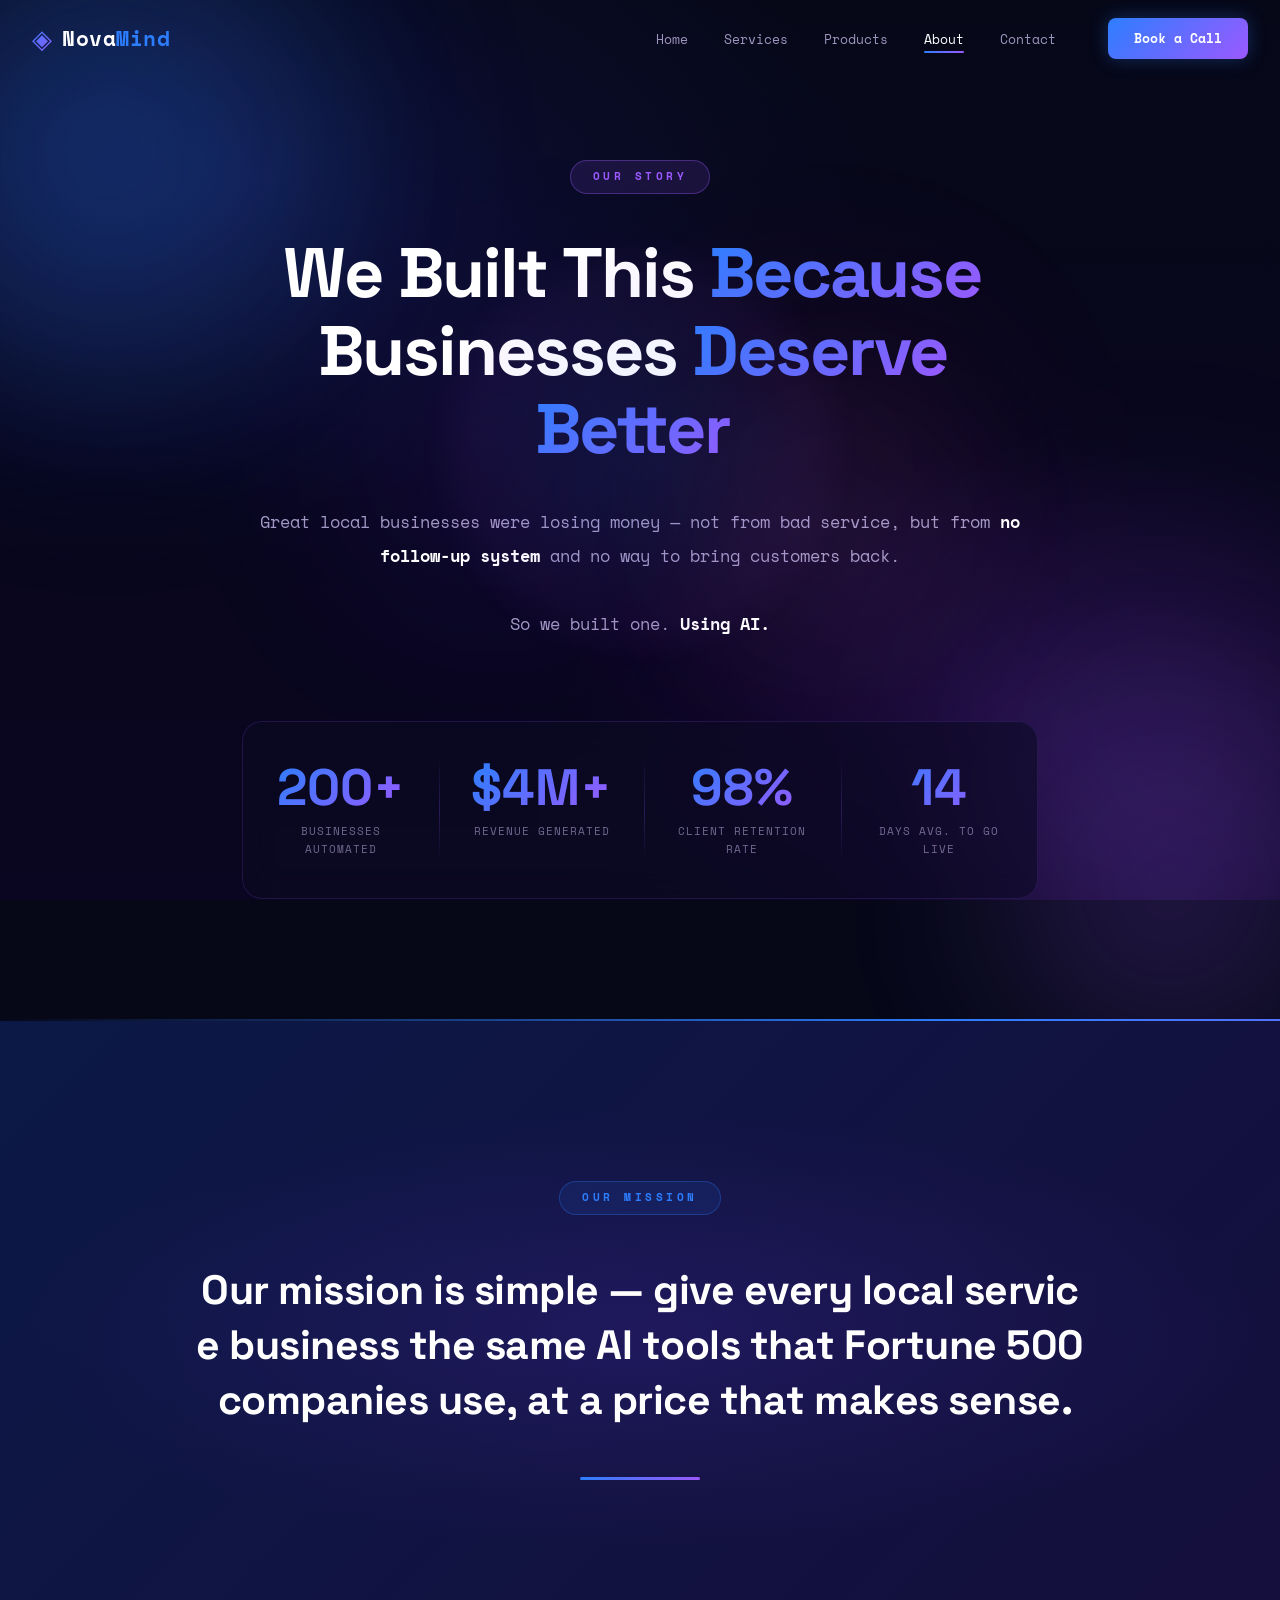
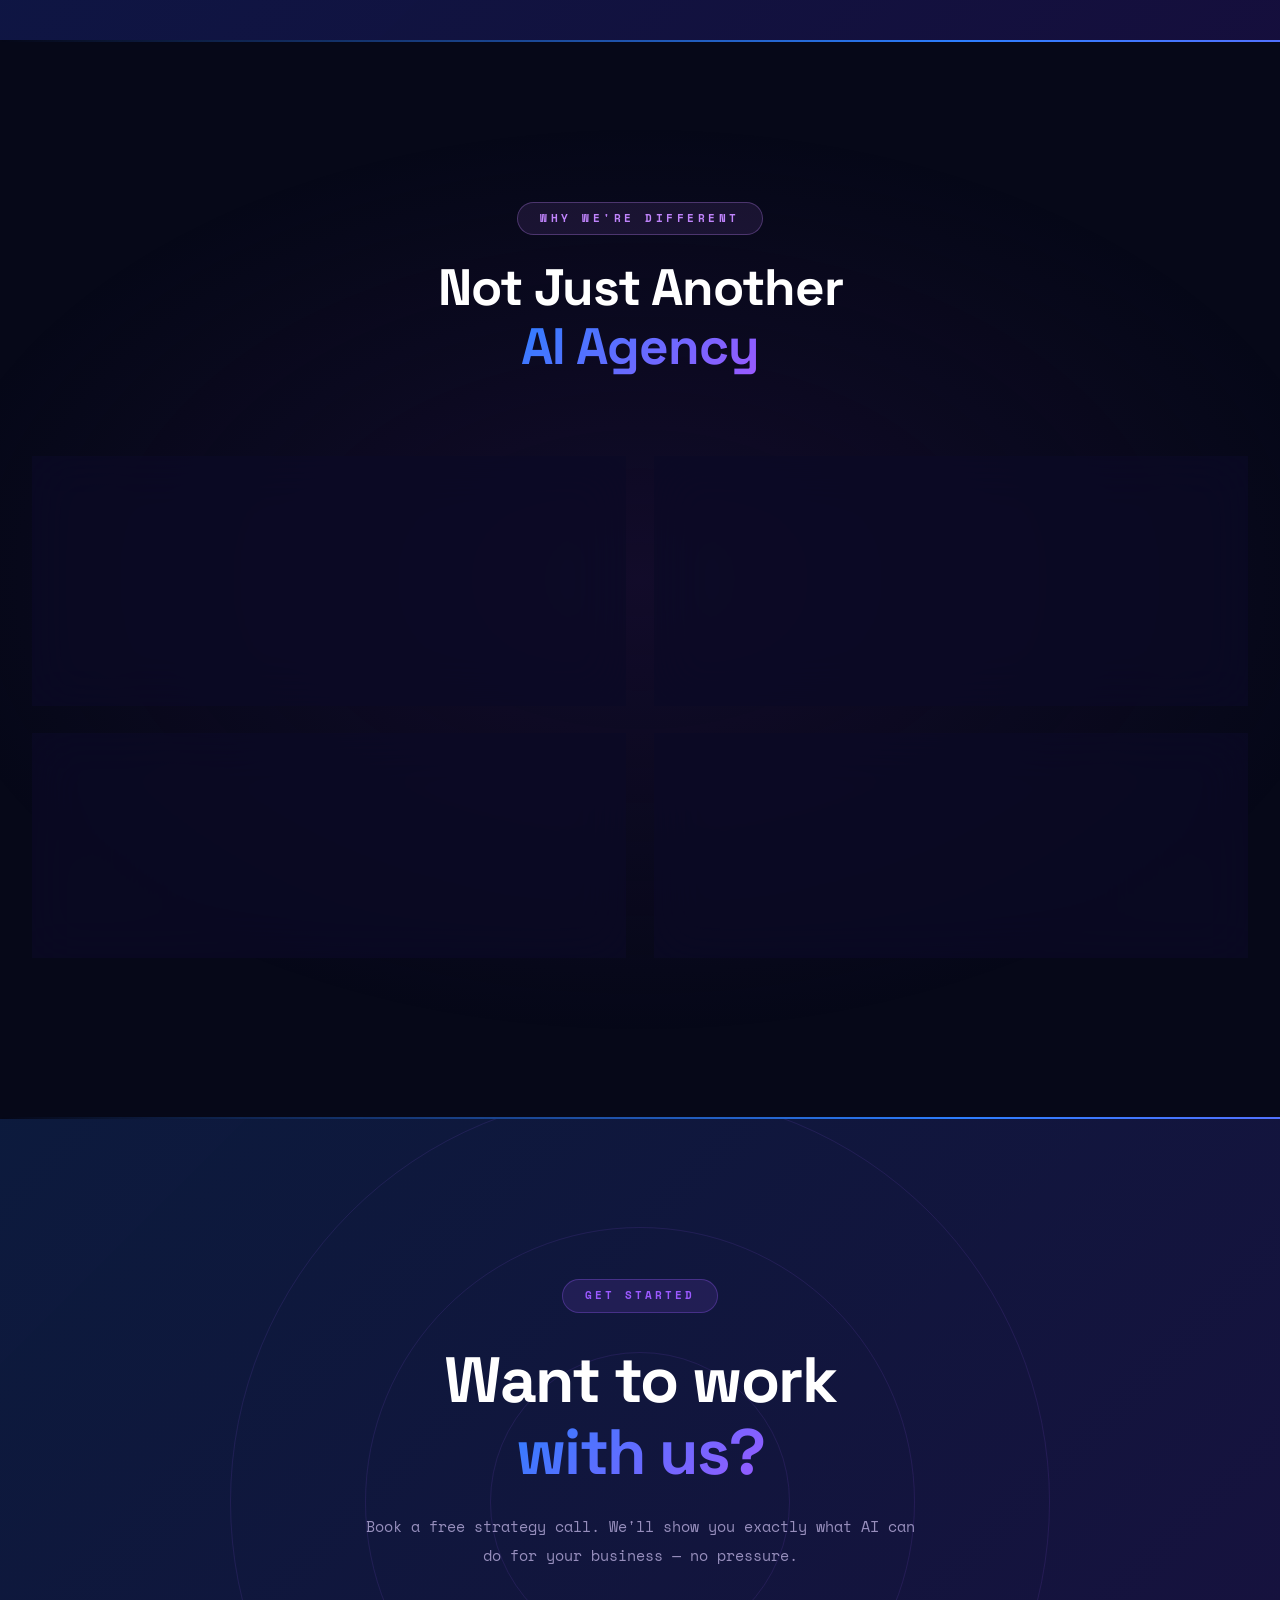
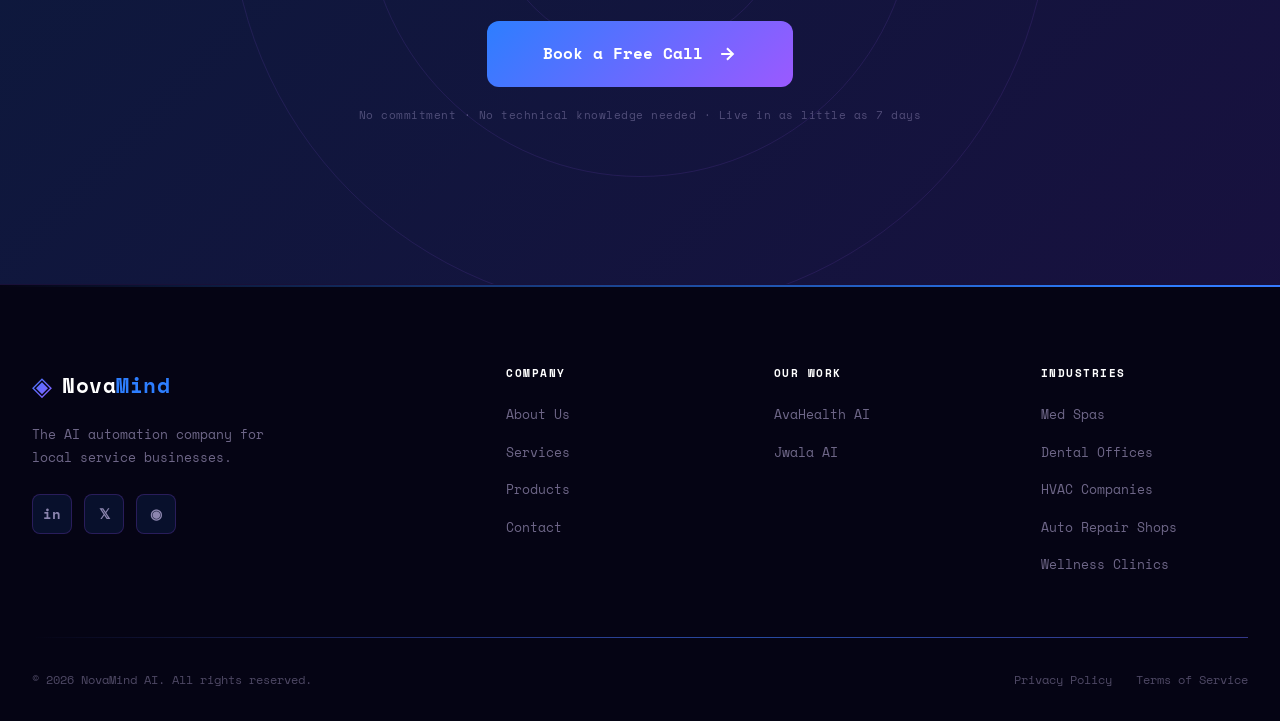
==== about.html @ 2e658fa0 "Initial commit: NovaMind AI agency website" ====
<!DOCTYPE html>
<html lang="en">
<head>
  <meta charset="UTF-8" />
  <meta name="viewport" content="width=device-width, initial-scale=1.0" />
  <title>About — NovaMind AI | Our Story, Mission &amp; Values</title>
  <meta name="description" content="Learn the story behind NovaMind AI — why we exist, what drives us, and why we're obsessed with helping local service businesses compete using the power of AI." />
  <link rel="stylesheet" href="styles/global.css" />
  <link rel="stylesheet" href="styles/about.css" />
</head>
<body>

  <div class="cursor-glow" id="cursorGlow"></div>

  <div class="bg-orbs">
    <div class="orb orb-1"></div>
    <div class="orb orb-2"></div>
    <div class="orb orb-3"></div>
    <div class="orb orb-4"></div>
  </div>

  <!-- ── NAVIGATION ─────────────────────────────────────────── -->
  <nav class="navbar" id="navbar">
    <div class="nav-container">
      <a href="index.html" class="nav-logo">
        <span class="logo-icon">◈</span>
        <span class="logo-text">Nova<span class="logo-accent">Mind</span></span>
      </a>
      <ul class="nav-links" id="navLinks">
        <li><a href="index.html"    class="nav-link">Home</a></li>
        <li><a href="services.html" class="nav-link">Services</a></li>
        <li><a href="products.html" class="nav-link">Products</a></li>
        <li><a href="about.html"    class="nav-link active">About</a></li>
        <li><a href="contact.html"  class="nav-link">Contact</a></li>
      </ul>
      <a href="contact.html" class="nav-cta">Book a Call</a>
      <button class="nav-hamburger" id="navHamburger" aria-label="Menu">
        <span></span><span></span><span></span>
      </button>
    </div>
  </nav>

  <!-- ═══════════════════════════════════════════════════════ -->
  <!--  SECTION 1 — OUR STORY                                 -->
  <!-- ═══════════════════════════════════════════════════════ -->
  <section class="story-section" id="storySection">
    <!-- Floating section orbs -->
    <div class="story-orb story-orb-1"></div>
    <div class="story-orb story-orb-2"></div>
    <div class="story-orb story-orb-3"></div>

    <div class="story-inner">
      <!-- Eyebrow label -->
      <span class="story-tag">Our Story</span>

      <!-- Word-by-word headline (injected by JS) -->
      <h1 class="story-headline" id="storyHeadline" aria-label="We Built This Because Businesses Deserve Better"></h1>

      <!-- Fade-in paragraph -->
      <p class="story-para" id="storyPara">
        Great local businesses were losing money — not from bad service, but from
        <strong>no follow-up system</strong> and no way to bring customers back.
        <br /><br />
        So we built one. <strong>Using AI.</strong>
      </p>

      <!-- Stats strip -->
      <div class="story-stats">
        <div class="story-stat">
          <div class="stat-num" id="statA">200+</div>
          <div class="stat-label">Businesses Automated</div>
        </div>
        <div class="story-stat">
          <div class="stat-num" id="statB">$4M+</div>
          <div class="stat-label">Revenue Generated</div>
        </div>
        <div class="story-stat">
          <div class="stat-num" id="statC">98%</div>
          <div class="stat-label">Client Retention Rate</div>
        </div>
        <div class="story-stat">
          <div class="stat-num" id="statD">14</div>
          <div class="stat-label">Days Avg. to Go Live</div>
        </div>
      </div>
    </div>
  </section>

  <!-- ═══════════════════════════════════════════════════════ -->
  <!--  SECTION 2 — OUR MISSION                               -->
  <!-- ═══════════════════════════════════════════════════════ -->
  <section class="mission-section" id="missionSection">
    <div class="mission-bg"></div>

    <div class="mission-inner">
      <span class="mission-tag reveal-up">Our Mission</span>

      <!-- Letter-by-letter statement, with glow overlay -->
      <div class="mission-statement-wrap reveal-up d1" id="missionWrap">
        <p class="mission-statement" id="missionStatement" aria-label="Our mission is simple — give every local service business the same AI tools that Fortune 500 companies use, at a price that makes sense."></p>
      </div>

      <div class="mission-line reveal-up d2" id="missionLine"></div>
    </div>
  </section>

  <!-- ═══════════════════════════════════════════════════════ -->
  <!--  SECTION 3 — WHY WE'RE DIFFERENT                       -->
  <!-- ═══════════════════════════════════════════════════════ -->
  <section class="diff-section" id="diffSection">
    <div class="container">

      <!-- Header -->
      <div class="diff-header">
        <div class="diff-tag reveal-up">Why We're Different</div>
        <h2 class="diff-title reveal-up d1">
          Not Just Another<br/>
          <span>AI Agency</span>
        </h2>
      </div>

      <!-- 2x2 Card Grid -->
      <div class="diff-grid" id="diffGrid">

        <!-- Card 1 -->
        <div class="diff-card" id="diffCard1">
          <div class="dc-title">More Customers, Less Effort</div>
          <p class="dc-desc">Our AI responds to every lead instantly — before they go cold. Businesses using our systems typically see 30–50% more conversions from the same ad spend.</p>
        </div>

        <!-- Card 2 -->
        <div class="diff-card" id="diffCard2">
          <div class="dc-title">Save Time. Cut Admin Costs.</div>
          <p class="dc-desc">AI handles follow-ups, reminders, booking, and reviews automatically. Most clients reclaim 15–20+ hours of staff time per week and reduce their admin overhead significantly.</p>
        </div>

        <!-- Card 3 -->
        <div class="diff-card" id="diffCard3">
          <div class="dc-title">Scale Without Hiring</div>
          <p class="dc-desc">Your AI runs 24/7 and never calls in sick. Grow your customer base, fill your calendar, and increase revenue — without adding payroll.</p>
        </div>

        <!-- Card 4 -->
        <div class="diff-card" id="diffCard4">
          <div class="dc-title">Results You Can See</div>
          <p class="dc-desc">Fewer no-shows, more 5-star reviews, more returning customers. Every automation we build is measured against your bottom line, not vanity metrics.</p>
        </div>

      </div>
    </div>
  </section>

  <!-- ═══════════════════════════════════════════════════════ -->
  <!--  SECTION 4 — CTA                                       -->
  <!-- ═══════════════════════════════════════════════════════ -->
  <section class="about-cta-section" id="aboutCTA">
    <div class="about-cta-bg"></div>

    <!-- Expanding ring decorations -->
    <div class="cta-rings">
      <div class="cta-ring"></div>
      <div class="cta-ring"></div>
      <div class="cta-ring"></div>
    </div>

    <div class="about-cta-inner">
      <span class="cta-eyebrow reveal-up">Get Started</span>
      <h2 class="cta-headline reveal-up d1">
        Want to work<br/>
        <span class="cta-grad">with us?</span>
      </h2>
      <p class="cta-sub reveal-up d2">
        Book a free strategy call. We'll show you exactly what AI can do for your business — no pressure.
      </p>
      <div class="reveal-up d3">
        <a href="contact.html" class="btn-about-cta" id="ctaBtn">
          <span>Book a Free Call</span>
          <span class="btn-arr">
            <svg width="20" height="20" viewBox="0 0 24 24" fill="none" stroke="currentColor" stroke-width="2.5">
              <path d="M5 12h14M12 5l7 7-7 7"/>
            </svg>
          </span>
        </a>
        <p class="cta-note">No commitment · No technical knowledge needed · Live in as little as 7 days</p>
      </div>
    </div>
  </section>

  <!-- ── FOOTER ─────────────────────────────────────────────── -->
  <footer class="footer">
    <div class="container">
      <div class="footer-grid">
        <div class="footer-brand">
          <a href="index.html" class="nav-logo">
            <span class="logo-icon">◈</span>
            <span class="logo-text">Nova<span class="logo-accent">Mind</span></span>
          </a>
          <p class="footer-tagline">The AI automation company for local service businesses.</p>
          <div class="footer-social">
            <a href="#" class="social-link" aria-label="LinkedIn">in</a>
            <a href="#" class="social-link" aria-label="Twitter">𝕏</a>
            <a href="#" class="social-link" aria-label="Instagram">◉</a>
          </div>
        </div>
        <div class="footer-links-col">
          <h4>Company</h4>
          <ul>
            <li><a href="about.html">About Us</a></li>
            <li><a href="services.html">Services</a></li>
            <li><a href="products.html">Products</a></li>
            <li><a href="contact.html">Contact</a></li>
          </ul>
        </div>
        <div class="footer-links-col">
          <h4>Our Work</h4>
          <ul>
            <li><a href="https://avahealthai.com" target="_blank" rel="noopener">AvaHealth AI</a></li>
            <li><a href="https://jwalaai.com" target="_blank" rel="noopener">Jwala AI</a></li>
          </ul>
        </div>
        <div class="footer-links-col">
          <h4>Industries</h4>
          <ul>
            <li><a href="#">Med Spas</a></li>
            <li><a href="#">Dental Offices</a></li>
            <li><a href="#">HVAC Companies</a></li>
            <li><a href="#">Auto Repair Shops</a></li>
            <li><a href="#">Wellness Clinics</a></li>
          </ul>
        </div>
      </div>
      <div class="footer-divider"></div>
      <div class="footer-bottom">
        <p>© 2026 NovaMind AI. All rights reserved.</p>
        <div class="footer-legal">
          <a href="#">Privacy Policy</a>
          <a href="#">Terms of Service</a>
        </div>
      </div>
    </div>
  </footer>

  <!-- ── SCRIPTS ────────────────────────────────────────────── -->
  <script src="scripts/global.js"></script>
  <script>
  (function () {
    'use strict';

    /* ── PAGE TRANSITION ──────────────────────────────────── */
    const overlay = document.createElement('div');
    overlay.className = 'page-transition';
    document.body.appendChild(overlay);
    overlay.classList.add('active');
    requestAnimationFrame(() => requestAnimationFrame(() => overlay.classList.remove('active')));

    document.querySelectorAll('a[href]').forEach(link => {
      const href = link.getAttribute('href') || '';
      if (href.startsWith('#') || href.startsWith('http') || href.startsWith('mailto') || href.startsWith('tel')) return;
      link.addEventListener('click', e => {
        e.preventDefault();
        overlay.classList.add('active');
        setTimeout(() => { window.location.href = href; }, 460);
      });
    });

    /* ── CURSOR GLOW ──────────────────────────────────────── */
    const cursor = document.getElementById('cursorGlow');
    if (cursor) {
      let tx = window.innerWidth / 2, ty = window.innerHeight / 2, cx = tx, cy = ty;
      document.addEventListener('mousemove', e => { tx = e.clientX; ty = e.clientY; });
      const tick = () => {
        cx += (tx - cx) * 0.08; cy += (ty - cy) * 0.08;
        cursor.style.left = cx + 'px'; cursor.style.top = cy + 'px';
        requestAnimationFrame(tick);
      };
      tick();
    }

    /* ── NAVBAR ───────────────────────────────────────────── */
    const navbar = document.getElementById('navbar');
    if (navbar) {
      const onScroll = () => navbar.classList.toggle('scrolled', window.scrollY > 36);
      window.addEventListener('scroll', onScroll, { passive: true }); onScroll();
    }
    const burger   = document.getElementById('navHamburger');
    const navLinks = document.getElementById('navLinks');
    if (burger && navLinks) {
      burger.addEventListener('click', () => navLinks.classList.toggle('open'));
      navLinks.querySelectorAll('.nav-link').forEach(l =>
        l.addEventListener('click', () => navLinks.classList.remove('open'))
      );
    }

    /* ── SECTION 1 — WORD-BY-WORD HEADLINE ───────────────── */
    const STORY_WORDS    = ['We','Built','This','Because','Businesses','Deserve','Better'];
    const STORY_GRAD_SET = new Set(['Because','Deserve','Better']);

    const storyH = document.getElementById('storyHeadline');
    if (storyH) {
      STORY_WORDS.forEach((word, i) => {
        const sp = document.createElement('span');
        sp.className = 'word' + (STORY_GRAD_SET.has(word) ? ' grad' : '');
        sp.textContent = word;
        sp.style.animationDelay = (0.5 + i * 0.13) + 's';
        storyH.appendChild(sp);
      });
    }

    /* ── SECTION 2 — LETTER-BY-LETTER MISSION ────────────── */
    const MISSION_TEXT = "Our mission is simple — give every local service business the same AI tools that Fortune 500 companies use, at a price that makes sense.";

    // Build char spans when section enters viewport
    const missionEl   = document.getElementById('missionStatement');
    const missionWrap = document.getElementById('missionWrap');
    const missionLine = document.getElementById('missionLine');

    let missionAnimated = false;

    const doMissionAnim = () => {
      if (missionAnimated) return;
      missionAnimated = true;

      // Set gradient overlay text
      if (missionWrap) missionWrap.dataset.text = MISSION_TEXT;

      // Build letter spans
      MISSION_TEXT.split('').forEach((ch, i) => {
        const sp = document.createElement('span');
        sp.className = 'mission-char';
        sp.textContent = ch === ' ' ? '\u00A0' : ch;
        sp.style.animationDelay = (0.1 + i * 0.022) + 's';
        missionEl.appendChild(sp);
      });

      // Activate glow overlay after letters finish
      const glowDelay = (0.1 + MISSION_TEXT.length * 0.022 + 0.5) * 1000;
      setTimeout(() => {
        if (missionWrap) missionWrap.classList.add('glow-active');
        if (missionLine) missionLine.classList.add('visible');
      }, glowDelay);
    };

    /* ── SECTION 3 — STAGGERED CARD ANIMATIONS ───────────── */
    const cards = document.querySelectorAll('.diff-card');

    const cardIO = new IntersectionObserver(entries => {
      entries.forEach(entry => {
        if (entry.isIntersecting) {
          entry.target.classList.add('card-visible');
          cardIO.unobserve(entry.target);
        }
      });
    }, { threshold: 0.15, rootMargin: '0px 0px -40px 0px' });

    cards.forEach(c => cardIO.observe(c));

    /* ── UNIVERSAL SCROLL REVEAL ──────────────────────────── */
    const io = new IntersectionObserver(entries => {
      entries.forEach(e => {
        if (e.isIntersecting) {
          e.target.classList.add('visible');

          // If mission section element, trigger letter animation
          if (e.target.id === 'missionWrap' || e.target.closest('#missionSection')) {
            doMissionAnim();
          }

          io.unobserve(e.target);
        }
      });
    }, { threshold: 0.12, rootMargin: '0px 0px -50px 0px' });

    document.querySelectorAll('.reveal-up').forEach(el => io.observe(el));

    // Also observe full mission section for letter anim trigger
    const missionSection = document.getElementById('missionSection');
    if (missionSection) {
      const mio = new IntersectionObserver(entries => {
        entries.forEach(e => { if (e.isIntersecting) { doMissionAnim(); mio.unobserve(e.target); } });
      }, { threshold: 0.2 });
      mio.observe(missionSection);
    }

  })();
  </script>
</body>
</html>
---- styles/global.css ----
/* ============================================================
   NOVAMIND AI — MASTER GLOBAL STYLESHEET v3
   Applied to: ALL pages (index, services, products, about, contact)
   Design language: Cosmic · Futuristic · 2035
   ============================================================ */

@import url('https://fonts.googleapis.com/css2?family=Space+Mono:ital,wght@0,400;0,700;1,400&display=swap');

/* ── DESIGN TOKENS ──────────────────────────────────────────── */
:root {
  /* Backgrounds — NO heavy black */
  --navy:       #0D1B4B;
  --violet:     #1A0B3B;
  --card:       rgba(20,16,53,.72);
  --card-deep:  rgba(12,9,32,.80);

  /* Accent palette */
  --blue:       #2D7EFF;
  --purple:     #9B59FF;
  --gold:       #FFD700;
  --white:      #FFFFFF;
  --sub:        #C4B8E8;
  --border:     rgba(74,45,138,.5);

  /* Typography — Moon Space = Space Mono */
  --mono: 'Space Mono', 'Courier New', monospace;

  /* Easing */
  --ease: cubic-bezier(.4,0,.2,1);

  /* Radius */
  --r-sm: 10px;
  --r-md: 16px;
  --r-lg: 22px;

  /* Aliases for pages.css compatibility */
  --font-mono:      var(--mono);
  --bg-primary:     var(--navy);
  --bg-secondary:   var(--violet);
  --bg-card:        var(--card);
  --accent-blue:    var(--blue);
  --accent-purple:  var(--purple);
  --text-white:     var(--white);
  --text-sub:       var(--sub);
  --border-glow:    var(--border);
  --radius:         var(--r-md);
  --radius-sm:      var(--r-sm);
  --radius-md:      var(--r-md);
  --radius-lg:      var(--r-lg);
  --transition:     .3s cubic-bezier(.4,0,.2,1);
}

/* ── RESET ──────────────────────────────────────────────────── */
*, *::before, *::after { box-sizing: border-box; margin: 0; padding: 0; }
html { scroll-behavior: smooth; overflow-x: hidden; }

body {
  font-family: var(--mono);
  background: var(--navy);
  color: var(--white);
  overflow-x: hidden;
  line-height: 1.6;
}

/* ── PAGE BACKGROUND — animated navy-violet gradient ─────────── */
body::before {
  content: '';
  position: fixed; inset: 0;
  background: linear-gradient(135deg,
    #0D1B4B 0%,
    #1A0B3B 40%,
    #0D1B4B 70%,
    #120826 100%);
  background-size: 400% 400%;
  animation: bgShift 20s ease infinite;
  z-index: -3; pointer-events: none;
}
@keyframes bgShift {
  0%,100% { background-position: 0% 50%; }
  50%      { background-position: 100% 50%; }
}

/* ── SCROLLBAR ──────────────────────────────────────────────── */
::-webkit-scrollbar             { width: 5px; }
::-webkit-scrollbar-track       { background: var(--navy); }
::-webkit-scrollbar-thumb       { background: linear-gradient(var(--blue), var(--purple)); border-radius: 3px; }
::selection                     { background: rgba(155,89,255,.3); color: #fff; }

/* ════════════════════════════════════════════════════════════
   PRELOADER
   ════════════════════════════════════════════════════════════ */
#preloader {
  position: fixed; inset: 0;
  background: linear-gradient(135deg, var(--violet), var(--navy));
  z-index: 20000;
  display: flex; flex-direction: column;
  align-items: center; justify-content: center; gap: 32px;
  transition: opacity .6s var(--ease), visibility .6s;
}
#preloader.hidden { opacity: 0; visibility: hidden; pointer-events: none; }

.preloader-logo {
  font-family: var(--mono); font-size: 28px; font-weight: 700;
  color: #fff; letter-spacing: 1px;
  opacity: 0;
  animation: preloaderFadeIn .5s var(--ease) .15s forwards;
}
.preloader-logo span {
  background: linear-gradient(135deg, var(--blue), var(--purple));
  -webkit-background-clip: text; -webkit-text-fill-color: transparent; background-clip: text;
}

.preloader-bar-wrap {
  width: 200px; height: 2px;
  background: rgba(74,45,138,.4); border-radius: 2px; overflow: hidden;
  opacity: 0;
  animation: preloaderFadeIn .4s var(--ease) .3s forwards;
}
.preloader-bar {
  height: 100%; border-radius: 2px;
  background: linear-gradient(90deg, var(--blue), var(--purple), var(--blue));
  background-size: 200% 100%;
  width: 0;
  animation: preloaderLoad 1s var(--ease) .4s forwards, barShift 1.2s linear .4s infinite;
}
@keyframes preloaderFadeIn { to { opacity: 1; } }
@keyframes preloaderLoad   { to { width: 100%; } }
@keyframes barShift { 0%{background-position:0% 0} 100%{background-position:200% 0} }

.preloader-ring {
  width: 60px; height: 60px; border-radius: 50%;
  border: 2px solid rgba(74,45,138,.3);
  border-top-color: var(--blue);
  border-right-color: var(--purple);
  animation: spinRing .9s linear infinite;
  opacity: 0;
  animation: spinRing .9s linear .2s infinite, preloaderFadeIn .4s var(--ease) .2s forwards;
}
@keyframes spinRing { to { transform: rotate(360deg); } }

/* ════════════════════════════════════════════════════════════
   CURSOR GLOW
   ════════════════════════════════════════════════════════════ */
.cursor-glow {
  position: fixed;
  width: 420px; height: 420px; border-radius: 50%;
  background: radial-gradient(circle,
    rgba(45,126,255,.11) 0%,
    rgba(155,89,255,.06) 55%,
    transparent 70%);
  pointer-events: none;
  transform: translate(-50%,-50%);
  z-index: 9999;
  will-change: left, top;
  transition: width .2s var(--ease), height .2s var(--ease);
}

/* ════════════════════════════════════════════════════════════
   BACKGROUND FLOATING ORBS
   (placed on every page via .bg-orbs + .orb-N markup)
   ════════════════════════════════════════════════════════════ */
.bg-orbs {
  position: fixed; inset: 0;
  pointer-events: none; z-index: -1; overflow: hidden;
}
.bg-orb {
  position: absolute; border-radius: 50%;
  filter: blur(90px);
  animation: orbDrift linear infinite;
}
.bg-orb-1 {
  width: 580px; height: 580px;
  background: radial-gradient(circle, rgba(45,126,255,.22), transparent);
  top: -12%; left: -12%; opacity: .95;
  animation-duration: 28s;
}
.bg-orb-2 {
  width: 480px; height: 480px;
  background: radial-gradient(circle, rgba(155,89,255,.26), transparent);
  bottom: -8%; right: -8%; opacity: .95;
  animation-duration: 34s; animation-delay: -13s;
}
.bg-orb-3 {
  width: 360px; height: 360px;
  background: radial-gradient(circle, rgba(45,126,255,.18), transparent);
  bottom: 25%; left: 20%; opacity: .7;
  animation-duration: 22s; animation-delay: -7s;
}
.bg-orb-4 {
  width: 320px; height: 320px;
  background: radial-gradient(circle, rgba(155,89,255,.18), transparent);
  top: 30%; right: 18%; opacity: .6;
  animation-duration: 40s; animation-delay: -20s;
}

/* Legacy selectors from home2.css and about.css */
.orb {
  position: absolute; border-radius: 50%;
  filter: blur(90px); animation: orbDrift linear infinite;
}

@keyframes orbDrift {
  0%   { transform: translate(0,0) scale(1); }
  25%  { transform: translate(45px,-35px) scale(1.05); }
  50%  { transform: translate(-25px,55px) scale(.95); }
  75%  { transform: translate(-55px,-20px) scale(1.02); }
  100% { transform: translate(0,0) scale(1); }
}

/* ════════════════════════════════════════════════════════════
   PAGE TRANSITION OVERLAY
   ════════════════════════════════════════════════════════════ */
.page-transition, .page-overlay {
  position: fixed; inset: 0;
  background: linear-gradient(135deg, var(--violet), var(--navy));
  z-index: 10000;
  transform: translateY(-100%);
  transition: transform .5s cubic-bezier(.76,0,.24,1);
  pointer-events: none;
}
.page-transition.active, .page-overlay.active { transform: translateY(0); }

/* ════════════════════════════════════════════════════════════
   NAVBAR — Frosted glass dark navy-violet
   ════════════════════════════════════════════════════════════ */
.navbar {
  position: fixed; top: 0; left: 0; right: 0;
  z-index: 1000; padding: 18px 0;
  transition: all .3s var(--ease);
}
.navbar.scrolled {
  background: rgba(13,27,75,.88);
  backdrop-filter: blur(24px); -webkit-backdrop-filter: blur(24px);
  border-bottom: 1px solid rgba(74,45,138,.4);
  padding: 12px 0;
}

/* Support both .nav-container and .nav-inner layout wrappers */
.nav-container, .nav-inner {
  max-width: 1280px; margin: 0 auto; padding: 0 28px;
  display: flex; align-items: center; gap: 36px;
}

/* Logo */
.nav-logo {
  text-decoration: none; display: flex; align-items: center;
  gap: 10px; margin-right: auto;
}
.logo-icon, .logo-mark {
  font-size: 26px;
  background: linear-gradient(135deg, var(--blue), var(--purple));
  -webkit-background-clip: text; -webkit-text-fill-color: transparent; background-clip: text;
  animation: logoPulse 3s ease-in-out infinite;
}
@keyframes logoPulse {
  0%,100% { filter: drop-shadow(0 0 8px rgba(45,126,255,.7)); }
  50%      { filter: drop-shadow(0 0 18px rgba(155,89,255,.9)); }
}
.logo-text, .logo-word {
  font-family: var(--mono); font-size: 21px; font-weight: 700;
  color: var(--white); letter-spacing: .5px;
}
.logo-accent, .logo-word em { color: var(--blue); font-style: normal; }

/* Nav links */
.nav-links {
  display: flex; list-style: none; gap: 4px;
}
.nav-link {
  font-family: var(--mono); font-size: 13px; color: var(--sub);
  text-decoration: none; padding: 8px 16px; border-radius: 8px;
  position: relative; transition: color .25s;
}
.nav-link::after {
  content: ''; position: absolute; bottom: 4px; left: 50%; right: 50%;
  height: 2px; border-radius: 2px;
  background: linear-gradient(90deg, var(--blue), var(--purple));
  transition: left .3s var(--ease), right .3s var(--ease);
}
.nav-link:hover, .nav-link.active { color: #fff; }
.nav-link:hover::after, .nav-link.active::after { left: 16px; right: 16px; }

/* "Book a Call" CTA — glowing with shimmer */
.nav-cta {
  font-family: var(--mono); font-size: 13px; font-weight: 700;
  text-decoration: none; padding: 10px 26px; border-radius: 8px;
  background: linear-gradient(135deg, var(--blue), var(--purple));
  color: #fff; white-space: nowrap;
  position: relative; overflow: hidden;
  transition: all .3s var(--ease);
  box-shadow: 0 0 18px rgba(45,126,255,.3);
}
.nav-cta::after {
  content: ''; position: absolute; inset: 0;
  background: linear-gradient(90deg, transparent, rgba(255,255,255,.22), transparent);
  transform: translateX(-100%); transition: transform .5s;
}
.nav-cta:hover::after { transform: translateX(100%); }
.nav-cta:hover {
  box-shadow: 0 0 36px rgba(45,126,255,.6), 0 0 70px rgba(155,89,255,.3);
  transform: translateY(-1px);
}

/* Hamburger */
.nav-hamburger, .hamburger {
  display: none; flex-direction: column; gap: 5px;
  background: none; border: none; cursor: pointer; padding: 4px;
}
.nav-hamburger span, .hamburger span {
  display: block; width: 24px; height: 2px;
  background: #fff; border-radius: 2px; transition: all .3s;
}

/* ════════════════════════════════════════════════════════════
   ANIMATED SECTION DIVIDERS
   Usage: add <div class="section-divider"></div> between sections
   ════════════════════════════════════════════════════════════ */
.section-divider {
  width: 100%; height: 2px; position: relative; overflow: hidden;
  margin: 0;
}
.section-divider::before {
  content: '';
  position: absolute; inset: 0;
  background: linear-gradient(90deg,
    transparent 0%,
    var(--blue) 25%,
    var(--purple) 50%,
    var(--blue) 75%,
    transparent 100%);
  background-size: 300% 100%;
  animation: dividerFlow 5s linear infinite;
}
@keyframes dividerFlow {
  0%   { background-position: 200% 0; }
  100% { background-position: -200% 0; }
}
.section-divider::after {
  content: '';
  position: absolute; inset: 0;
  background: inherit;
  filter: blur(8px); opacity: .6;
}

/* ════════════════════════════════════════════════════════════
   BUTTONS — glowing blue-purple with shimmer sweep
   ════════════════════════════════════════════════════════════ */
.btn {
  display: inline-flex; align-items: center; gap: 10px;
  font-family: var(--mono); font-size: 14px; font-weight: 700;
  text-decoration: none; padding: 14px 32px;
  border-radius: 8px; border: none; cursor: pointer;
  position: relative; overflow: hidden;
  transition: all .3s var(--ease);
}
/* Universal shimmer sweep */
.btn::after {
  content: ''; position: absolute; inset: 0;
  background: linear-gradient(90deg, transparent, rgba(255,255,255,.2), transparent);
  transform: translateX(-100%); transition: transform .5s;
}
.btn:hover::after { transform: translateX(100%); }

.btn-primary {
  background: linear-gradient(135deg, var(--blue), var(--purple));
  color: #fff;
}
.btn-primary:hover {
  box-shadow: 0 0 36px rgba(45,126,255,.6), 0 0 70px rgba(155,89,255,.3);
  transform: translateY(-2px);
}

.btn-ghost {
  background: transparent; color: #fff;
  border: 1.5px solid rgba(74,45,138,.8);
  animation: ghostBorder 4s linear infinite;
}
@keyframes ghostBorder {
  0%   { border-color: rgba(45,126,255,.6); }
  50%  { border-color: rgba(155,89,255,.8); }
  100% { border-color: rgba(45,126,255,.6); }
}
.btn-ghost:hover {
  background: rgba(45,126,255,.1); border-color: var(--blue);
  transform: translateY(-2px);
}

.btn-outline {
  background: transparent; color: var(--blue);
  border: 1.5px solid rgba(45,126,255,.5);
}
.btn-outline:hover {
  background: rgba(45,126,255,.1); border-color: var(--blue);
  box-shadow: 0 0 24px rgba(45,126,255,.35); transform: translateY(-2px);
}

.btn-glow {
  background: linear-gradient(135deg, var(--blue), var(--purple));
  color: #fff;
  box-shadow: 0 0 18px rgba(45,126,255,.4), 0 0 36px rgba(155,89,255,.2);
}
.btn-glow:hover {
  box-shadow: 0 0 36px rgba(45,126,255,.65), 0 0 72px rgba(155,89,255,.35);
  transform: translateY(-2px);
}

.btn-large { font-size: 16px; padding: 18px 44px; }

/* ════════════════════════════════════════════════════════════
   GLASSMORPHISM CARDS
   ════════════════════════════════════════════════════════════ */
.glass-card, .glass {
  background: var(--card);
  backdrop-filter: blur(22px); -webkit-backdrop-filter: blur(22px);
  border: 1px solid var(--border);
  border-radius: var(--r-md);
  position: relative; overflow: hidden;
  transition: transform .35s var(--ease), box-shadow .35s var(--ease), border-color .35s;
}
/* Animated gradient border cycling blue → purple */
.glass-card::before, .glass::before {
  content: '';
  position: absolute; inset: -1px; border-radius: inherit; padding: 1px;
  background: linear-gradient(135deg, var(--blue), var(--purple), var(--blue));
  background-size: 200% 200%;
  animation: borderCycle 4s linear infinite;
  -webkit-mask: linear-gradient(#fff 0 0) content-box, linear-gradient(#fff 0 0);
  -webkit-mask-composite: xor; mask-composite: exclude;
  opacity: 0; transition: opacity .3s;
}
.glass-card:hover::before, .glass:hover::before { opacity: 1; }
@keyframes borderCycle {
  0%   { background-position: 0% 50%; }
  50%  { background-position: 100% 50%; }
  100% { background-position: 0% 50%; }
}
.glass-card:hover, .glass:hover {
  transform: translateY(-8px);
  box-shadow: 0 24px 64px rgba(45,126,255,.18), 0 0 44px rgba(155,89,255,.1);
  border-color: rgba(74,45,138,.85);
}

/* ════════════════════════════════════════════════════════════
   LAYOUT UTILITIES
   ════════════════════════════════════════════════════════════ */
.container { max-width: 1280px; margin: 0 auto; padding: 0 28px; }
.section   { padding: 120px 0; position: relative; }

/* Section header */
.section-header { text-align: center; margin-bottom: 68px; }

.section-tag, .sec-tag, .page-hero-tag {
  display: inline-block;
  font-family: var(--mono); font-size: 11px; font-weight: 700;
  letter-spacing: 2.5px; text-transform: uppercase;
  color: var(--blue); background: rgba(45,126,255,.1);
  border: 1px solid rgba(45,126,255,.3);
  padding: 6px 18px; border-radius: 100px; margin-bottom: 18px;
}

.section-title, .sec-title {
  font-family: var(--mono); font-size: clamp(30px,4vw,50px);
  font-weight: 700; line-height: 1.2; color: #fff; letter-spacing: -.5px;
}

.gradient-text {
  background: linear-gradient(135deg, var(--blue), var(--purple));
  -webkit-background-clip: text; -webkit-text-fill-color: transparent; background-clip: text;
}

.section-subtitle {
  font-family: var(--mono); font-size: 15px; color: var(--sub);
  max-width: 600px; margin: 0 auto; line-height: 1.85;
}

/* ════════════════════════════════════════════════════════════
   SCROLL ANIMATIONS — triggered by IntersectionObserver in JS
   ════════════════════════════════════════════════════════════ */
.reveal-up {
  opacity: 0; transform: translateY(44px);
  transition: opacity .7s var(--ease), transform .7s var(--ease);
  transition-delay: var(--d, 0s);
}
.reveal-up.visible { opacity: 1; transform: translateY(0); }

.slide-left  { opacity: 0; transform: translateX(-48px); transition: opacity .8s var(--ease), transform .8s var(--ease); }
.slide-right { opacity: 0; transform: translateX(48px);  transition: opacity .8s var(--ease), transform .8s var(--ease); }
.slide-left.visible, .slide-right.visible { opacity: 1; transform: translateX(0); }

.reveal-scale {
  opacity: 0; transform: scale(.9);
  transition: opacity .7s var(--ease), transform .7s var(--ease);
  transition-delay: var(--d, 0s);
}
.reveal-scale.visible { opacity: 1; transform: scale(1); }

/* Delay helpers */
.delay-1, .d1 { transition-delay: .1s !important; }
.delay-2, .d2 { transition-delay: .2s !important; }
.delay-3, .d3 { transition-delay: .3s !important; }
.delay-4, .d4 { transition-delay: .44s !important; }
.delay-5      { transition-delay: .55s !important; }
.delay-6      { transition-delay: .66s !important; }

/* ════════════════════════════════════════════════════════════
   PAGE HERO (shared across inner pages)
   ════════════════════════════════════════════════════════════ */
.page-hero {
  padding: 160px 0 100px; text-align: center;
  position: relative; overflow: hidden;
}
.page-hero-bg {
  position: absolute; inset: 0;
  background: radial-gradient(ellipse at 50% 50%, rgba(155,89,255,.1) 0%, transparent 70%);
  pointer-events: none;
}
.page-hero-title {
  font-family: var(--mono); font-size: clamp(36px,6vw,72px);
  font-weight: 700; line-height: 1.15; margin-bottom: 24px; letter-spacing: -1px;
}
.page-hero-sub {
  font-family: var(--mono); font-size: 16px; color: var(--sub);
  max-width: 620px; margin: 0 auto; line-height: 1.9;
}

/* ════════════════════════════════════════════════════════════
   PULSING DOT
   ════════════════════════════════════════════════════════════ */
.pulse-dot {
  width: 12px; height: 12px; border-radius: 50%; background: var(--blue);
  position: relative;
}
.pulse-dot::before, .pulse-dot::after {
  content: ''; position: absolute; inset: 0;
  border-radius: 50%; background: var(--blue);
  animation: pdPulse 2s ease-out infinite;
}
.pulse-dot::after { animation-delay: 1s; }
@keyframes pdPulse { 0%{transform:scale(1);opacity:.8} 100%{transform:scale(3);opacity:0} }

/* ════════════════════════════════════════════════════════════
   TICKER
   ════════════════════════════════════════════════════════════ */
.ticker-wrapper, .ticker-band {
  overflow: hidden; position: relative;
  background: rgba(26,11,59,.85);
  border-top: 1px solid rgba(74,45,138,.4);
  border-bottom: 1px solid rgba(74,45,138,.4);
  padding: 18px 0;
}
.ticker-wrapper::before, .ticker-band::before,
.ticker-fade.ticker-fade-l {
  content: ''; position: absolute; top: 0; bottom: 0; left: 0;
  width: 180px;
  background: linear-gradient(90deg, var(--navy), transparent);
  z-index: 2; pointer-events: none;
}
.ticker-wrapper::after, .ticker-band::after,
.ticker-fade.ticker-fade-r {
  content: ''; position: absolute; top: 0; bottom: 0; right: 0;
  width: 180px;
  background: linear-gradient(-90deg, var(--navy), transparent);
  z-index: 2; pointer-events: none;
}
.ticker-track {
  display: flex; width: max-content;
  animation: tickerScroll 30s linear infinite;
}
@keyframes tickerScroll { 0%{transform:translateX(0)} 100%{transform:translateX(-50%)} }
.ticker-item {
  font-family: var(--mono); font-size: 14px; font-weight: 700;
  color: var(--sub); padding: 0 36px; white-space: nowrap; letter-spacing: 1px;
}
.ticker-sep { font-size: 10px; color: var(--purple); opacity: .6; align-self: center; }

/* ════════════════════════════════════════════════════════════
   FOOTER — shared
   ════════════════════════════════════════════════════════════ */
.footer, .site-footer {
  background: rgba(26,11,59,.7);
  padding: 80px 0 32px;
  border-top: 1px solid rgba(74,45,138,.4);
  position: relative;
}

/* Animated top border glow */
.footer::before, .site-footer::before, .footer-gradient-border {
  content: '';
  position: absolute; top: 0; left: 0; right: 0; height: 2px;
  background: linear-gradient(90deg, transparent, var(--blue) 30%, var(--purple) 70%, transparent);
  background-size: 300% 100%;
  animation: dividerFlow 6s linear infinite;
}
/* .footer-gradient-border is a div on index.html — hide pseudo on that */
.footer-gradient-border + * { position: relative; }

.footer-grid {
  display: grid; grid-template-columns: 2fr 1fr 1fr 1fr;
  gap: 60px; margin-bottom: 60px;
}
.footer-tagline, .footer-tag {
  font-family: var(--mono); font-size: 13px; color: var(--sub);
  line-height: 1.8; margin-top: 16px; max-width: 260px;
}
.footer-social, .footer-socials { display: flex; gap: 12px; margin-top: 24px; }
.social-link, .social-btn {
  width: 40px; height: 40px; border-radius: 8px;
  background: rgba(45,126,255,.1); border: 1px solid rgba(74,45,138,.5);
  color: var(--sub); text-decoration: none;
  display: flex; align-items: center; justify-content: center;
  font-family: var(--mono); font-size: 14px; font-weight: 700;
  transition: all .3s;
}
.social-link:hover, .social-btn:hover {
  background: rgba(45,126,255,.2); border-color: var(--blue);
  color: #fff; transform: translateY(-2px);
  box-shadow: 0 0 20px rgba(45,126,255,.35);
}

/* Footer columns: support both markup patterns */
.footer-links-col h4, .footer-col h4 {
  font-family: var(--mono); font-size: 11px; font-weight: 700;
  letter-spacing: 1.5px; text-transform: uppercase; color: #fff; margin-bottom: 18px;
}
.footer-links-col ul, .footer-col ul {
  list-style: none; display: flex; flex-direction: column; gap: 12px;
}
.footer-links-col a, .footer-col a {
  font-family: var(--mono); font-size: 13px; color: var(--sub);
  text-decoration: none; transition: all .25s; display: inline-block;
}
.footer-links-col a:hover, .footer-col a:hover {
  color: var(--blue); transform: translateX(4px);
}

.footer-divider {
  height: 2px;
  background: linear-gradient(90deg, transparent, rgba(74,45,138,.5), transparent);
  margin-bottom: 32px;
  position: relative; overflow: hidden;
}
.footer-divider::after {
  content: '';
  position: absolute; inset: 0;
  background: linear-gradient(90deg, transparent, var(--blue) 30%, var(--purple) 70%, transparent);
  background-size: 200% 100%;
  animation: dividerFlow 5s linear infinite; opacity: .5;
}

.footer-bottom {
  display: flex; align-items: center; justify-content: space-between;
  font-family: var(--mono); font-size: 12px; color: rgba(196,184,232,.38);
}
.footer-legal { display: flex; gap: 24px; }
.footer-legal a { color: rgba(196,184,232,.38); text-decoration: none; transition: color .25s; }
.footer-legal a:hover { color: var(--blue); }

/* ════════════════════════════════════════════════════════════
   GOLD ACCENT
   ════════════════════════════════════════════════════════════ */
.gold, .text-gold {
  color: var(--gold);
  text-shadow: 0 0 24px rgba(255,215,0,.35);
}

/* ════════════════════════════════════════════════════════════
   FAQ ACCORDION
   ════════════════════════════════════════════════════════════ */
.faq-list { display: flex; flex-direction: column; gap: 16px; max-width: 860px; margin: 0 auto; }
.faq-item {
  background: var(--card);
  backdrop-filter: blur(18px); -webkit-backdrop-filter: blur(18px);
  border: 1px solid var(--border);
  border-radius: var(--r-md); overflow: hidden;
  transition: border-color .3s;
}
.faq-item.open { border-color: rgba(45,126,255,.5); }
.faq-question {
  display: flex; justify-content: space-between; align-items: center;
  padding: 22px 28px; cursor: pointer;
  font-family: var(--mono); font-size: 15px; font-weight: 700; color: #fff;
  user-select: none; transition: color .3s;
}
.faq-question:hover { color: var(--blue); }
.faq-icon { font-size: 22px; color: var(--blue); transition: transform .3s; flex-shrink: 0; }
.faq-item.open .faq-icon { transform: rotate(45deg); }
.faq-answer { max-height: 0; overflow: hidden; transition: max-height .4s var(--ease); }
.faq-item.open .faq-answer { max-height: 400px; }
.faq-answer-inner {
  padding: 0 28px 24px;
  font-family: var(--mono); font-size: 13.5px; color: var(--sub); line-height: 1.9;
}

/* ════════════════════════════════════════════════════════════
   RESPONSIVE
   ════════════════════════════════════════════════════════════ */
@media (max-width: 1024px) {
  .footer-grid { grid-template-columns: 1fr 1fr; gap: 40px; }
}

@media (max-width: 768px) {
  /* Hamburger mobile nav */
  .nav-links { display: none; flex-direction: column; }
  .nav-links.open {
    display: flex; position: fixed; top: 68px; left: 0; right: 0;
    background: rgba(13,27,75,.97);
    backdrop-filter: blur(30px); -webkit-backdrop-filter: blur(30px);
    padding: 24px 28px;
    border-bottom: 1px solid rgba(74,45,138,.4);
    z-index: 999;
  }
  .nav-hamburger, .hamburger { display: flex; }
  .nav-cta { display: none; }

  .footer-grid { grid-template-columns: 1fr; gap: 32px; }
  .footer-bottom { flex-direction: column; gap: 16px; text-align: center; }
  .section { padding: 80px 0; }
  .container { padding: 0 20px; }
}
---- styles/about.css ----
/* ============================================================
   ABOUT PAGE — Cosmic Animated Showcase
   ============================================================ */

@import url('https://fonts.googleapis.com/css2?family=Space+Grotesk:wght@400;500;600;700&family=Space+Mono:ital,wght@0,400;0,700;1,400&display=swap');

/* ── RESET ───────────────────────────────────────────────── */
*, *::before, *::after { box-sizing: border-box; margin: 0; padding: 0; }
html { scroll-behavior: smooth; overflow-x: hidden; }

body {
  font-family: 'Space Mono', monospace;
  background: #060818;
  color: #fff;
  overflow-x: hidden;
  line-height: 1.6;
}

body::before {
  content: '';
  position: fixed; inset: 0;
  background:
    radial-gradient(ellipse 80% 60% at 20% 20%, rgba(45,50,180,.18) 0%, transparent 60%),
    radial-gradient(ellipse 60% 50% at 80% 80%, rgba(120,40,200,.15) 0%, transparent 60%),
    linear-gradient(180deg, #060818 0%, #0a0520 100%);
  z-index: -2; pointer-events: none;
}

/* ── CURSOR GLOW ─────────────────────────────────────────── */
.cursor-glow {
  position: fixed;
  width: 440px; height: 440px; border-radius: 50%;
  background: radial-gradient(circle,rgba(45,126,255,.1) 0%,rgba(155,89,255,.05) 55%,transparent 70%);
  pointer-events: none; transform: translate(-50%,-50%);
  z-index: 9999; will-change: left,top;
}

/* ── BG ORBS ─────────────────────────────────────────────── */
.bg-orbs { position: fixed; inset: 0; pointer-events: none; z-index: -1; overflow: hidden; }
.orb { position: absolute; border-radius: 50%; filter: blur(100px); opacity: .16; animation: orbDrift linear infinite; }
.orb-1 { width:600px;height:600px;background:radial-gradient(circle,#2D7EFF,transparent);top:-15%;left:-15%;animation-duration:30s; }
.orb-2 { width:500px;height:500px;background:radial-gradient(circle,#9B59FF,transparent);bottom:-10%;right:-10%;animation-duration:36s;animation-delay:-12s; }
.orb-3 { width:350px;height:350px;background:radial-gradient(circle,#5b2aff,transparent);bottom:30%;left:25%;animation-duration:24s;animation-delay:-7s; }
.orb-4 { width:400px;height:400px;background:radial-gradient(circle,#ff44cc,transparent);top:30%;right:20%;animation-duration:42s;animation-delay:-20s;opacity:.09; }
@keyframes orbDrift {
  0%   { transform:translate(0,0) scale(1); }
  25%  { transform:translate(50px,-40px) scale(1.06); }
  50%  { transform:translate(-30px,60px) scale(.94); }
  75%  { transform:translate(-60px,-25px) scale(1.03); }
  100% { transform:translate(0,0) scale(1); }
}

/* ── NAVBAR ──────────────────────────────────────────────── */
.navbar { position:fixed;top:0;left:0;right:0;z-index:1000;padding:18px 0;transition:all .3s cubic-bezier(.4,0,.2,1); }
.navbar.scrolled { background:rgba(6,8,24,.92);backdrop-filter:blur(24px);-webkit-backdrop-filter:blur(24px);border-bottom:1px solid rgba(74,45,138,.35);padding:12px 0; }
.nav-container { max-width:1300px;margin:0 auto;padding:0 32px;display:flex;align-items:center;gap:36px; }
.nav-logo { text-decoration:none;display:flex;align-items:center;gap:10px;margin-right:auto; }
.logo-icon { font-size:26px;background:linear-gradient(135deg,#2D7EFF,#9B59FF);-webkit-background-clip:text;-webkit-text-fill-color:transparent;background-clip:text;animation:logoPulse 3s ease-in-out infinite; }
@keyframes logoPulse { 0%,100%{filter:drop-shadow(0 0 8px rgba(45,126,255,.7))}50%{filter:drop-shadow(0 0 20px rgba(155,89,255,.9))} }
.logo-text { font-family:'Space Mono',monospace;font-size:21px;font-weight:700;color:#fff;letter-spacing:.5px; }
.logo-accent { color:#2D7EFF; }
.nav-links { display:flex;list-style:none;gap:4px; }
.nav-link { font-family:'Space Mono',monospace;font-size:13px;color:rgba(196,184,232,.8);text-decoration:none;padding:8px 16px;border-radius:8px;position:relative;transition:color .25s; }
.nav-link::after { content:'';position:absolute;bottom:4px;left:50%;right:50%;height:2px;border-radius:2px;background:linear-gradient(90deg,#2D7EFF,#9B59FF);transition:left .3s cubic-bezier(.4,0,.2,1),right .3s cubic-bezier(.4,0,.2,1); }
.nav-link:hover,.nav-link.active { color:#fff; }
.nav-link:hover::after,.nav-link.active::after { left:16px;right:16px; }
.nav-cta { font-family:'Space Mono',monospace;font-size:13px;font-weight:700;text-decoration:none;padding:10px 26px;border-radius:8px;background:linear-gradient(135deg,#2D7EFF,#9B59FF);color:#fff;white-space:nowrap;position:relative;overflow:hidden;transition:all .3s; }
.nav-cta::after { content:'';position:absolute;inset:0;background:linear-gradient(90deg,transparent,rgba(255,255,255,.18),transparent);transform:translateX(-100%);transition:transform .5s; }
.nav-cta:hover::after { transform:translateX(100%); }
.nav-cta:hover { box-shadow:0 0 30px rgba(45,126,255,.5),0 0 60px rgba(155,89,255,.25);transform:translateY(-1px); }
.nav-hamburger { display:none;flex-direction:column;gap:5px;background:none;border:none;cursor:pointer;padding:4px; }
.nav-hamburger span { display:block;width:24px;height:2px;background:#fff;border-radius:2px;transition:all .3s; }

/* ── LAYOUT ──────────────────────────────────────────────── */
.container { max-width:1300px;margin:0 auto;padding:0 32px; }

/* ── PAGE TRANSITION ─────────────────────────────────────── */
.page-transition { position:fixed;inset:0;background:linear-gradient(135deg,#1A0B3B,#060818);z-index:10000;transform:translateY(-100%);transition:transform .5s cubic-bezier(.76,0,.24,1);pointer-events:none; }
.page-transition.active { transform:translateY(0); }

/* ══════════════════════════════════════════════════════════ */
/*  SECTION 1 — OUR STORY                                   */
/* ══════════════════════════════════════════════════════════ */
.story-section {
  position: relative;
  min-height: 100vh;
  display: flex; align-items: center;
  padding: 160px 0 120px;
  overflow: hidden;
}

/* Section floating orbs (in-flow, not fixed) */
.story-orb {
  position: absolute; border-radius: 50%;
  filter: blur(90px); pointer-events: none;
  animation: orbDrift linear infinite;
}
.story-orb-1 { width:460px;height:460px;background:radial-gradient(circle,rgba(45,126,255,.28),transparent);top:-80px;left:-120px;opacity:.85;animation-duration:26s; }
.story-orb-2 { width:380px;height:380px;background:radial-gradient(circle,rgba(155,89,255,.32),transparent);bottom:-60px;right:-80px;opacity:.85;animation-duration:32s;animation-delay:-13s; }
.story-orb-3 { width:260px;height:260px;background:radial-gradient(circle,rgba(192,132,252,.2),transparent);top:40%;left:55%;opacity:.6;animation-duration:20s;animation-delay:-6s; }

.story-inner {
  position: relative; z-index: 2;
  max-width: 860px; margin: 0 auto;
  text-align: center; padding: 0 32px;
}

/* Eye-brow tag */
.story-tag {
  display: inline-block;
  font-family: 'Space Mono', monospace; font-size: 11px; font-weight: 700;
  letter-spacing: 3.5px; text-transform: uppercase;
  color: #9B59FF; background: rgba(155,89,255,.12);
  border: 1px solid rgba(155,89,255,.35);
  padding: 7px 22px; border-radius: 100px; margin-bottom: 40px;
  opacity: 0; transform: translateY(16px);
  animation: fadeUp .7s cubic-bezier(.4,0,.2,1) .3s forwards;
}

/* Word-by-word headline */
.story-headline {
  font-family: 'Space Grotesk', sans-serif;
  font-size: clamp(36px, 5.5vw, 70px);
  font-weight: 700; line-height: 1.12; letter-spacing: -2px;
  margin-bottom: 36px; color: #fff;
}
.story-headline .word {
  display: inline-block;
  opacity: 0; transform: translateY(28px);
  animation: wordUp .55s cubic-bezier(.4,0,.2,1) forwards;
  margin-right: 0.22em;
}
.story-headline .word.grad {
  background: linear-gradient(135deg,#2D7EFF,#9B59FF,#c084fc);
  -webkit-background-clip:text;-webkit-text-fill-color:transparent;background-clip:text;
  background-size:200% 200%;animation:wordUp .55s cubic-bezier(.4,0,.2,1) forwards, gradCycle 5s ease infinite;
}
@keyframes wordUp { to { opacity:1; transform:translateY(0); } }
@keyframes gradCycle { 0%,100%{background-position:0% 50%}50%{background-position:100% 50%} }
@keyframes fadeUp { to { opacity:1; transform:translateY(0); } }

/* Body paragraph */
.story-para {
  font-family: 'Space Mono', monospace;
  font-size: clamp(14px,1.5vw,17px);
  color: rgba(196,184,232,.82);
  line-height: 2; max-width: 780px; margin: 0 auto;
  opacity: 0; transform: translateY(20px);
  animation: fadeUp .8s cubic-bezier(.4,0,.2,1) 1.9s forwards;
}
.story-para strong {
  color: #fff; font-weight: 700;
}

/* Stat strip below story */
.story-stats {
  display: flex; gap: 0;
  justify-content: center;
  margin-top: 80px;
  border: 1px solid rgba(74,45,138,.35);
  border-radius: 20px;
  overflow: hidden;
  background: rgba(12,10,35,.6);
  backdrop-filter: blur(18px);
  opacity: 0; transform: translateY(24px);
  animation: fadeUp .8s cubic-bezier(.4,0,.2,1) 2.4s forwards;
}
.story-stat {
  flex: 1; padding: 40px 32px; text-align: center;
  position: relative;
}
.story-stat + .story-stat::before {
  content: '';
  position: absolute; left: 0; top: 20%; bottom: 20%;
  width: 1px;
  background: linear-gradient(180deg,transparent,rgba(74,45,138,.5),transparent);
}
.stat-num {
  font-family: 'Space Grotesk', sans-serif;
  font-size: clamp(32px,4vw,52px); font-weight: 700; line-height: 1;
  background: linear-gradient(135deg,#2D7EFF,#9B59FF);
  -webkit-background-clip:text;-webkit-text-fill-color:transparent;background-clip:text;
  margin-bottom: 10px;
}
.stat-label {
  font-family: 'Space Mono', monospace;
  font-size: 11px; color: rgba(196,184,232,.55);
  letter-spacing: 1px; text-transform: uppercase;
}

/* ══════════════════════════════════════════════════════════ */
/*  SECTION 2 — OUR MISSION                                 */
/* ══════════════════════════════════════════════════════════ */
.mission-section {
  position: relative;
  padding: 160px 0;
  overflow: hidden;
  text-align: center;
}

/* Animated gradient bg */
.mission-bg {
  position: absolute; inset: 0;
  background: linear-gradient(135deg,
    rgba(13,27,75,.9) 0%,
    rgba(26,11,59,.95) 35%,
    rgba(50,17,90,.9) 65%,
    rgba(13,27,75,.9) 100%);
  background-size: 400% 400%;
  animation: missionBgShift 10s ease infinite;
}
@keyframes missionBgShift {
  0%,100% { background-position:0% 50%; }
  50%      { background-position:100% 50%; }
}

/* Radial inner glow */
.mission-bg::after {
  content:'';position:absolute;inset:0;
  background: radial-gradient(ellipse 70% 50% at 50% 50%, rgba(100,50,220,.18) 0%, transparent 70%);
}

.mission-inner { position:relative;z-index:2;max-width:960px;margin:0 auto;padding:0 32px; }

.mission-tag {
  display: inline-block;
  font-family:'Space Mono',monospace;font-size:11px;font-weight:700;
  letter-spacing:3.5px;text-transform:uppercase;
  color:#2D7EFF;background:rgba(45,126,255,.1);
  border:1px solid rgba(45,126,255,.3);
  padding:7px 22px;border-radius:100px;margin-bottom:48px;
}

/* Letter-by-letter statement */
.mission-statement {
  font-family: 'Space Grotesk', sans-serif;
  font-size: clamp(22px,3.2vw,42px);
  font-weight: 700; line-height: 1.35; letter-spacing: -.5px;
}

.mission-char {
  display: inline-block;
  opacity: 0; transform: translateY(20px);
  animation: charIn .4s cubic-bezier(.4,0,.2,1) forwards;
  position: relative;
}

/* Pulsing glow shimmer on the full statement */
.mission-statement-wrap {
  position: relative; display: inline-block;
}
.mission-statement-wrap::after {
  content: attr(data-text);
  position: absolute; inset: 0;
  font-family: 'Space Grotesk', sans-serif;
  font-size: clamp(22px,3.2vw,42px);
  font-weight: 700; line-height: 1.35; letter-spacing: -.5px;
  background: linear-gradient(135deg,#2D7EFF,#9B59FF,#c084fc,#2D7EFF);
  background-size: 300% 300%;
  -webkit-background-clip:text;-webkit-text-fill-color:transparent;background-clip:text;
  animation: gradCycle 5s ease infinite, glowPulse 3s ease-in-out infinite;
  opacity: 0;
  transition: opacity 1s;
  pointer-events: none;
}
.mission-statement-wrap.glow-active::after { opacity: 1; }

@keyframes charIn { to { opacity:1; transform:translateY(0); } }

@keyframes glowPulse {
  0%,100% { filter:drop-shadow(0 0 8px rgba(45,126,255,.5)); }
  50%      { filter:drop-shadow(0 0 24px rgba(155,89,255,.8)); }
}

/* Accent line under mission */
.mission-line {
  width: 120px; height: 3px; border-radius: 2px; margin: 48px auto 0;
  background: linear-gradient(90deg,#2D7EFF,#9B59FF,#c084fc);
  background-size: 200% 200%; animation: gradCycle 4s ease infinite;
  opacity: 0; transition: opacity .6s;
}
.mission-line.visible { opacity: 1; }

/* ══════════════════════════════════════════════════════════ */
/*  SECTION 3 — WHY WE'RE DIFFERENT (2×2 glass cards)       */
/* ══════════════════════════════════════════════════════════ */
.diff-section {
  padding: 160px 0;
  position: relative; overflow: hidden;
}

.diff-section::before {
  content:'';position:absolute;inset:0;
  background: radial-gradient(ellipse 80% 60% at 50% 50%, rgba(30,15,60,.5) 0%, transparent 70%);
  pointer-events:none;
}

.diff-header { text-align:center;margin-bottom:80px; }

.diff-tag {
  display:inline-block;
  font-family:'Space Mono',monospace;font-size:11px;font-weight:700;
  letter-spacing:3.5px;text-transform:uppercase;
  color:#c084fc;background:rgba(192,132,252,.1);
  border:1px solid rgba(192,132,252,.3);
  padding:7px 22px;border-radius:100px;margin-bottom:24px;
}

.diff-title {
  font-family:'Space Grotesk',sans-serif;
  font-size:clamp(30px,4vw,52px);font-weight:700;line-height:1.15;letter-spacing:-1px;
}
.diff-title span {
  background:linear-gradient(135deg,#2D7EFF,#9B59FF);
  -webkit-background-clip:text;-webkit-text-fill-color:transparent;background-clip:text;
}

/* 2×2 Grid */
.diff-grid {
  display: grid;
  grid-template-columns: 1fr 1fr;
  gap: 28px;
}

/* Glassmorphism card */
.diff-card {
  position: relative;
  background: rgba(12,10,38,.72);
  backdrop-filter: blur(24px); -webkit-backdrop-filter: blur(24px);
  border: 1px solid rgba(74,45,138,.4);
  border-radius: 22px;
  padding: 52px 48px;
  overflow: hidden;
  transition: transform .4s cubic-bezier(.4,0,.2,1), box-shadow .4s;
  cursor: default;

  /* Slide-fade in */
  opacity: 0; transform: translateY(50px);
  transition: opacity .7s cubic-bezier(.4,0,.2,1), transform .7s cubic-bezier(.4,0,.2,1),
              box-shadow .4s;
}
.diff-card.card-visible {
  opacity: 1; transform: translateY(0);
}

/* Hover float + glow */
.diff-card.card-visible:hover {
  transform: translateY(-10px);
  box-shadow: 0 24px 60px rgba(45,126,255,.18), 0 0 40px rgba(155,89,255,.12);
}

/* Animated cycling gradient border */
.diff-card::before {
  content:'';
  position:absolute;inset:-1px;border-radius:22px;padding:1.5px;
  background: linear-gradient(135deg, var(--c1,#2D7EFF), var(--c2,#9B59FF), var(--c3,#c084fc), var(--c1,#2D7EFF));
  background-size:300% 300%;
  animation:borderCycle 5s linear infinite;
  -webkit-mask:linear-gradient(#fff 0 0) content-box, linear-gradient(#fff 0 0);
  -webkit-mask-composite:xor; mask-composite:exclude;
  opacity:.5; transition:opacity .4s;
}
.diff-card:hover::before { opacity:1; }
@keyframes borderCycle { 0%{background-position:0% 50%}50%{background-position:100% 50%}100%{background-position:0% 50%} }

/* Card accent colours per position */
.diff-card:nth-child(1) { --c1:#2D7EFF;--c2:#9B59FF;--c3:#5b2aff; }
.diff-card:nth-child(2) { --c1:#9B59FF;--c2:#c084fc;--c3:#2D7EFF; }
.diff-card:nth-child(3) { --c1:#2D7EFF;--c2:#c084fc;--c3:#9B59FF; }
.diff-card:nth-child(4) { --c1:#c084fc;--c2:#2D7EFF;--c3:#9B59FF; }

/* Stagger delays */
.diff-card:nth-child(1) { transition-delay:.0s; }
.diff-card:nth-child(2) { transition-delay:.12s; }
.diff-card:nth-child(3) { transition-delay:.22s; }
.diff-card:nth-child(4) { transition-delay:.34s; }

/* Inner glow orb behind card content */
.diff-card::after {
  content:'';
  position:absolute;width:200px;height:200px;border-radius:50%;
  background:radial-gradient(circle,var(--c1,#2D7EFF),transparent);
  filter:blur(70px);opacity:.1;
  top:-40px;left:-40px;
  pointer-events:none;transition:opacity .4s;
}
.diff-card:hover::after { opacity:.22; }

/* Card icon */
.dc-icon {
  font-size: 44px; margin-bottom: 24px;
  display: block;
  filter: drop-shadow(0 0 14px rgba(45,126,255,.5));
  animation: iconFloat 3.5s ease-in-out infinite;
}
.diff-card:nth-child(2) .dc-icon { animation-delay:-.8s; }
.diff-card:nth-child(3) .dc-icon { animation-delay:-1.5s; }
.diff-card:nth-child(4) .dc-icon { animation-delay:-2.2s; }

@keyframes iconFloat {
  0%,100% { transform:translateY(0); }
  50%      { transform:translateY(-6px); }
}

/* Card text */
.dc-title {
  font-family:'Space Grotesk',sans-serif;
  font-size:clamp(18px,2vw,24px);font-weight:700;
  margin-bottom:14px;line-height:1.2;
  background:linear-gradient(135deg,#fff 50%,rgba(196,184,232,.8) 100%);
  -webkit-background-clip:text;-webkit-text-fill-color:transparent;background-clip:text;
}
.dc-desc {
  font-family:'Space Mono',monospace;
  font-size:13.5px;color:rgba(196,184,232,.72);line-height:1.85;
}

/* ══════════════════════════════════════════════════════════ */
/*  SECTION 4 — CTA                                         */
/* ══════════════════════════════════════════════════════════ */
.about-cta-section {
  position:relative;padding:160px 0;text-align:center;overflow:hidden;
}

.about-cta-bg {
  position:absolute;inset:0;
  background:linear-gradient(135deg,
    rgba(45,126,255,.16) 0%,rgba(100,40,200,.22) 30%,
    rgba(155,89,255,.18) 60%,rgba(45,126,255,.14) 100%);
  background-size:400% 400%;
  animation:ctaBg 9s ease infinite;
}
@keyframes ctaBg { 0%,100%{background-position:0% 50%}50%{background-position:100% 50%} }

/* Ring decorations */
.cta-rings { position:absolute;inset:0;pointer-events:none; }
.cta-ring {
  position:absolute;border-radius:50%;
  border:1px solid rgba(155,89,255,.12);
  top:50%;left:50%;transform:translate(-50%,-50%);
  animation:ringExpand 6s ease-out infinite;
}
.cta-ring:nth-child(1) { width:300px;height:300px;animation-delay:0s; }
.cta-ring:nth-child(2) { width:550px;height:550px;animation-delay:1.5s; }
.cta-ring:nth-child(3) { width:820px;height:820px;animation-delay:3s; }
@keyframes ringExpand {
  0%   { opacity:.6;transform:translate(-50%,-50%) scale(.8); }
  100% { opacity:0; transform:translate(-50%,-50%) scale(1.4); }
}

.about-cta-inner { position:relative;z-index:2;max-width:720px;margin:0 auto;padding:0 32px; }

.cta-eyebrow {
  display:inline-block;
  font-family:'Space Mono',monospace;font-size:11px;font-weight:700;
  letter-spacing:3px;text-transform:uppercase;
  color:#9B59FF;background:rgba(155,89,255,.12);border:1px solid rgba(155,89,255,.3);
  padding:7px 22px;border-radius:100px;margin-bottom:32px;
}

.cta-headline {
  font-family:'Space Grotesk',sans-serif;
  font-size:clamp(34px,5vw,64px);font-weight:700;
  line-height:1.12;letter-spacing:-1.5px;
  margin-bottom:24px;
}
.cta-grad {
  background:linear-gradient(135deg,#2D7EFF,#9B59FF,#c084fc);
  background-size:200% 200%;animation:gradCycle 4s ease infinite;
  -webkit-background-clip:text;-webkit-text-fill-color:transparent;background-clip:text;
}

.cta-sub {
  font-family:'Space Mono',monospace;
  font-size:15px;color:rgba(196,184,232,.75);
  line-height:1.9;max-width:560px;margin:0 auto 52px;
}

/* Big glow CTA button */
.btn-about-cta {
  display:inline-flex;align-items:center;gap:14px;
  font-family:'Space Mono',monospace;font-size:16px;font-weight:700;
  text-decoration:none;padding:20px 56px;border-radius:12px;
  background:linear-gradient(135deg,#2D7EFF,#9B59FF,#c084fc);
  background-size:200% 200%;animation:gradCycle 4s ease infinite;
  color:#fff;position:relative;overflow:hidden;
  transition:all .35s cubic-bezier(.4,0,.2,1);
  box-shadow:0 0 0 rgba(45,126,255,.0);
}
.btn-about-cta::after {
  content:'';position:absolute;inset:0;
  background:linear-gradient(90deg,transparent,rgba(255,255,255,.22),transparent);
  transform:translateX(-100%);transition:transform .6s;
}
.btn-about-cta:hover::after { transform:translateX(100%); }
.btn-about-cta:hover {
  transform:translateY(-4px) scale(1.03);
  box-shadow:0 0 60px rgba(45,126,255,.55),0 0 120px rgba(155,89,255,.3),0 24px 50px rgba(0,0,0,.4);
}
.btn-arr { display:flex;align-items:center;transition:transform .3s; }
.btn-about-cta:hover .btn-arr { transform:translateX(5px); }

.cta-note { font-family:'Space Mono',monospace;font-size:11px;color:rgba(196,184,232,.35);margin-top:20px;letter-spacing:.5px; }

/* ── SCROLL REVEAL ───────────────────────────────────────── */
.reveal-up {
  opacity:0;transform:translateY(44px);
  transition:opacity .8s cubic-bezier(.4,0,.2,1),transform .8s cubic-bezier(.4,0,.2,1);
}
.reveal-up.visible { opacity:1;transform:translateY(0); }
.d1 { transition-delay:.08s!important; }
.d2 { transition-delay:.18s!important; }
.d3 { transition-delay:.30s!important; }
.d4 { transition-delay:.44s!important; }

/* ── FOOTER ──────────────────────────────────────────────── */
.footer { background:rgba(6,5,20,.9);padding:80px 0 32px;border-top:1px solid rgba(74,45,138,.3); }
.footer-grid { display:grid;grid-template-columns:2fr 1fr 1fr 1fr;gap:60px;margin-bottom:60px; }
.footer-tagline { font-family:'Space Mono',monospace;font-size:13px;color:rgba(196,184,232,.55);line-height:1.8;margin-top:16px;max-width:260px; }
.footer-social { display:flex;gap:12px;margin-top:24px; }
.social-link { width:40px;height:40px;border-radius:8px;background:rgba(45,126,255,.1);border:1px solid rgba(74,45,138,.5);color:rgba(196,184,232,.7);text-decoration:none;display:flex;align-items:center;justify-content:center;font-family:'Space Mono',monospace;font-size:14px;font-weight:700;transition:all .3s; }
.social-link:hover { background:rgba(45,126,255,.2);border-color:#2D7EFF;color:#fff;transform:translateY(-2px);box-shadow:0 0 20px rgba(45,126,255,.3); }
.footer-links-col h4 { font-family:'Space Mono',monospace;font-size:11px;font-weight:700;letter-spacing:1.5px;text-transform:uppercase;color:#fff;margin-bottom:18px; }
.footer-links-col ul { list-style:none;display:flex;flex-direction:column;gap:12px; }
.footer-links-col a { font-family:'Space Mono',monospace;font-size:13px;color:rgba(196,184,232,.55);text-decoration:none;transition:all .25s;display:inline-block; }
.footer-links-col a:hover { color:#2D7EFF;transform:translateX(4px); }
.footer-divider { height:1px;background:linear-gradient(90deg,transparent,rgba(74,45,138,.5),transparent);margin-bottom:32px; }
.footer-bottom { display:flex;align-items:center;justify-content:space-between;font-family:'Space Mono',monospace;font-size:12px;color:rgba(196,184,232,.38); }
.footer-legal { display:flex;gap:24px; }
.footer-legal a { color:rgba(196,184,232,.38);text-decoration:none;transition:color .25s; }
.footer-legal a:hover { color:#2D7EFF; }

/* ── SCROLLBAR ───────────────────────────────────────────── */
::-webkit-scrollbar { width:5px; }
::-webkit-scrollbar-track { background:#060818; }
::-webkit-scrollbar-thumb { background:linear-gradient(#2D7EFF,#9B59FF);border-radius:3px; }
::selection { background:rgba(155,89,255,.3);color:#fff; }

/* ── RESPONSIVE ──────────────────────────────────────────── */
@media (max-width:1024px) { .footer-grid { grid-template-columns:1fr 1fr;gap:40px; } }
@media (max-width:900px) { .diff-grid { grid-template-columns:1fr; } }
@media (max-width:768px) {
  .nav-links { display:none;flex-direction:column; }
  .nav-links.open { display:flex;position:fixed;top:68px;left:0;right:0;background:rgba(6,8,24,.97);backdrop-filter:blur(30px);padding:24px 28px;border-bottom:1px solid rgba(74,45,138,.4); }
  .nav-hamburger { display:flex; }
  .nav-cta { display:none; }
  .footer-grid { grid-template-columns:1fr;gap:32px; }
  .footer-bottom { flex-direction:column;gap:16px;text-align:center; }
  .story-stats { flex-direction:column; }
  .story-stat + .story-stat::before { top:0;bottom:auto;left:20%;right:20%;width:auto;height:1px; }
  .diff-card { padding:36px 28px; }
  .btn-about-cta { padding:16px 36px;font-size:14px; }
}
@media (max-width:480px) {
  .container { padding:0 20px; }
  .story-headline { font-size:36px; }
  .mission-statement { font-size:20px; }
}
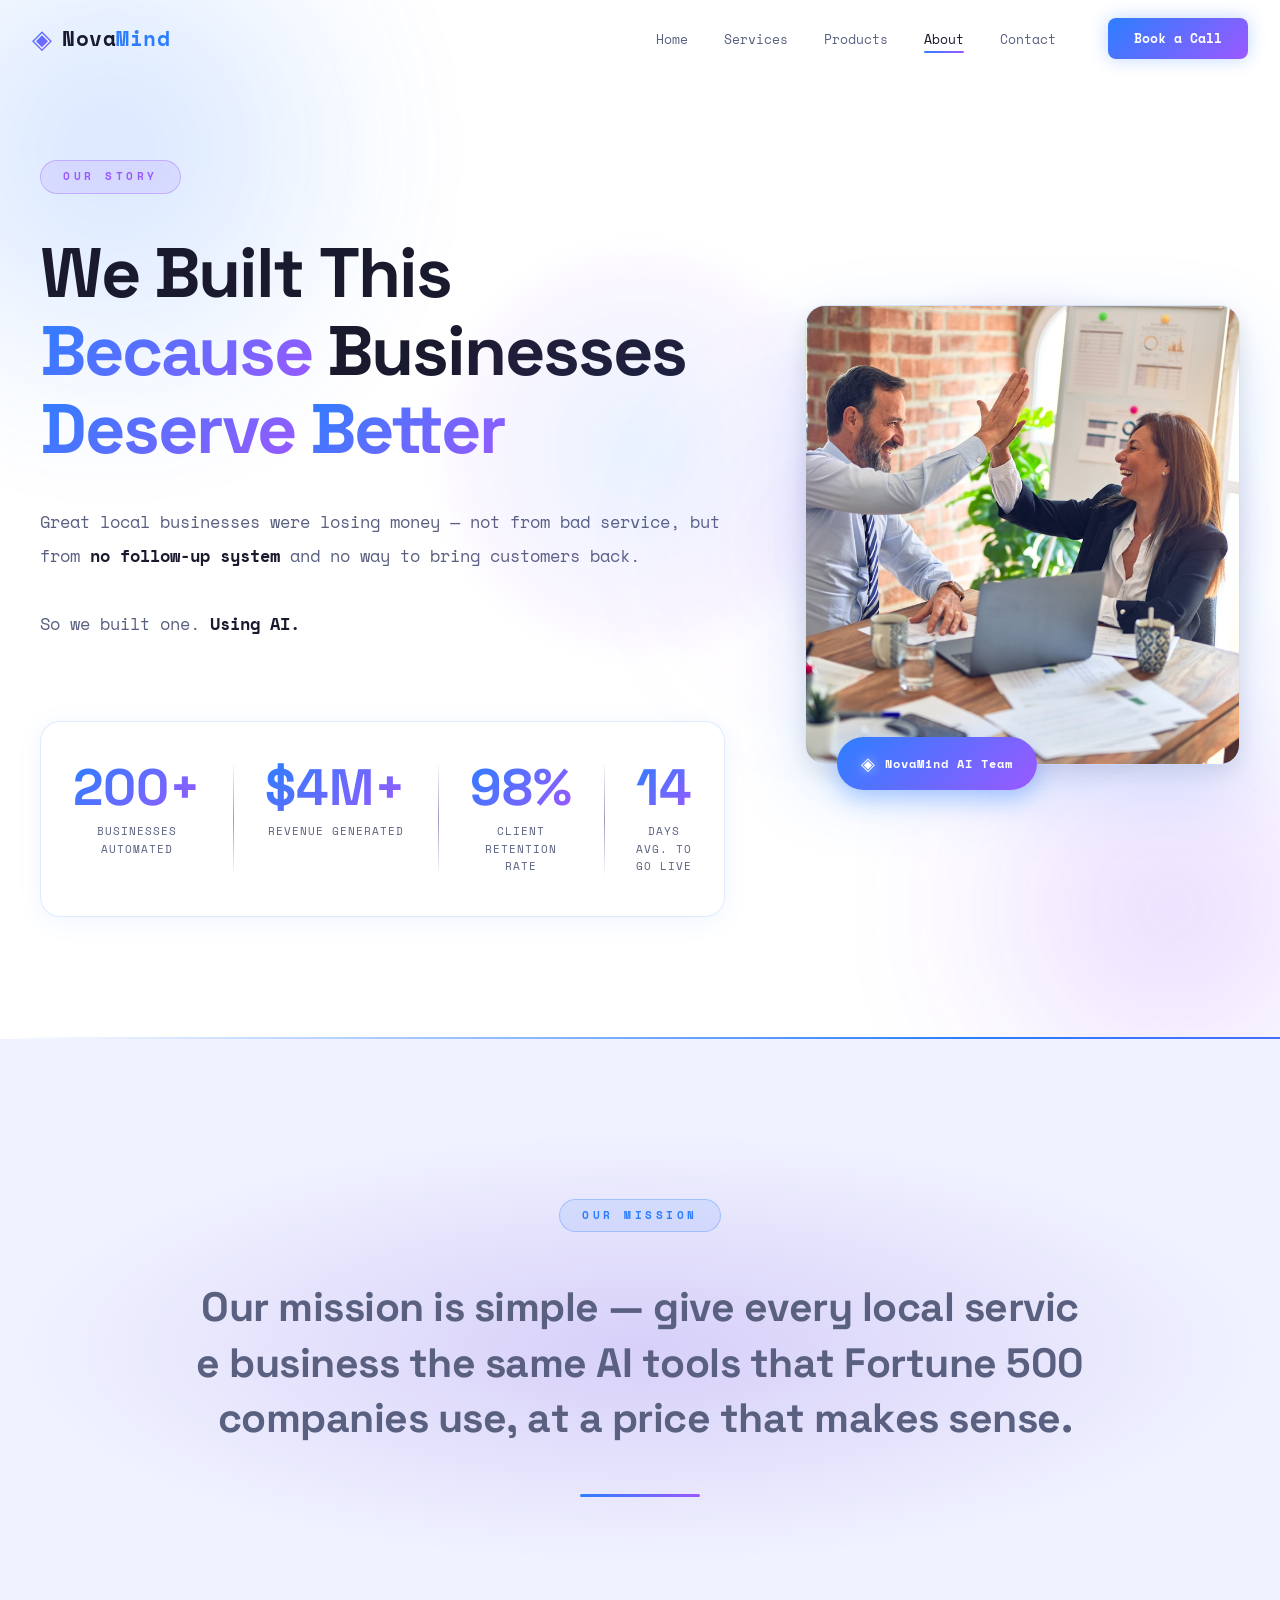
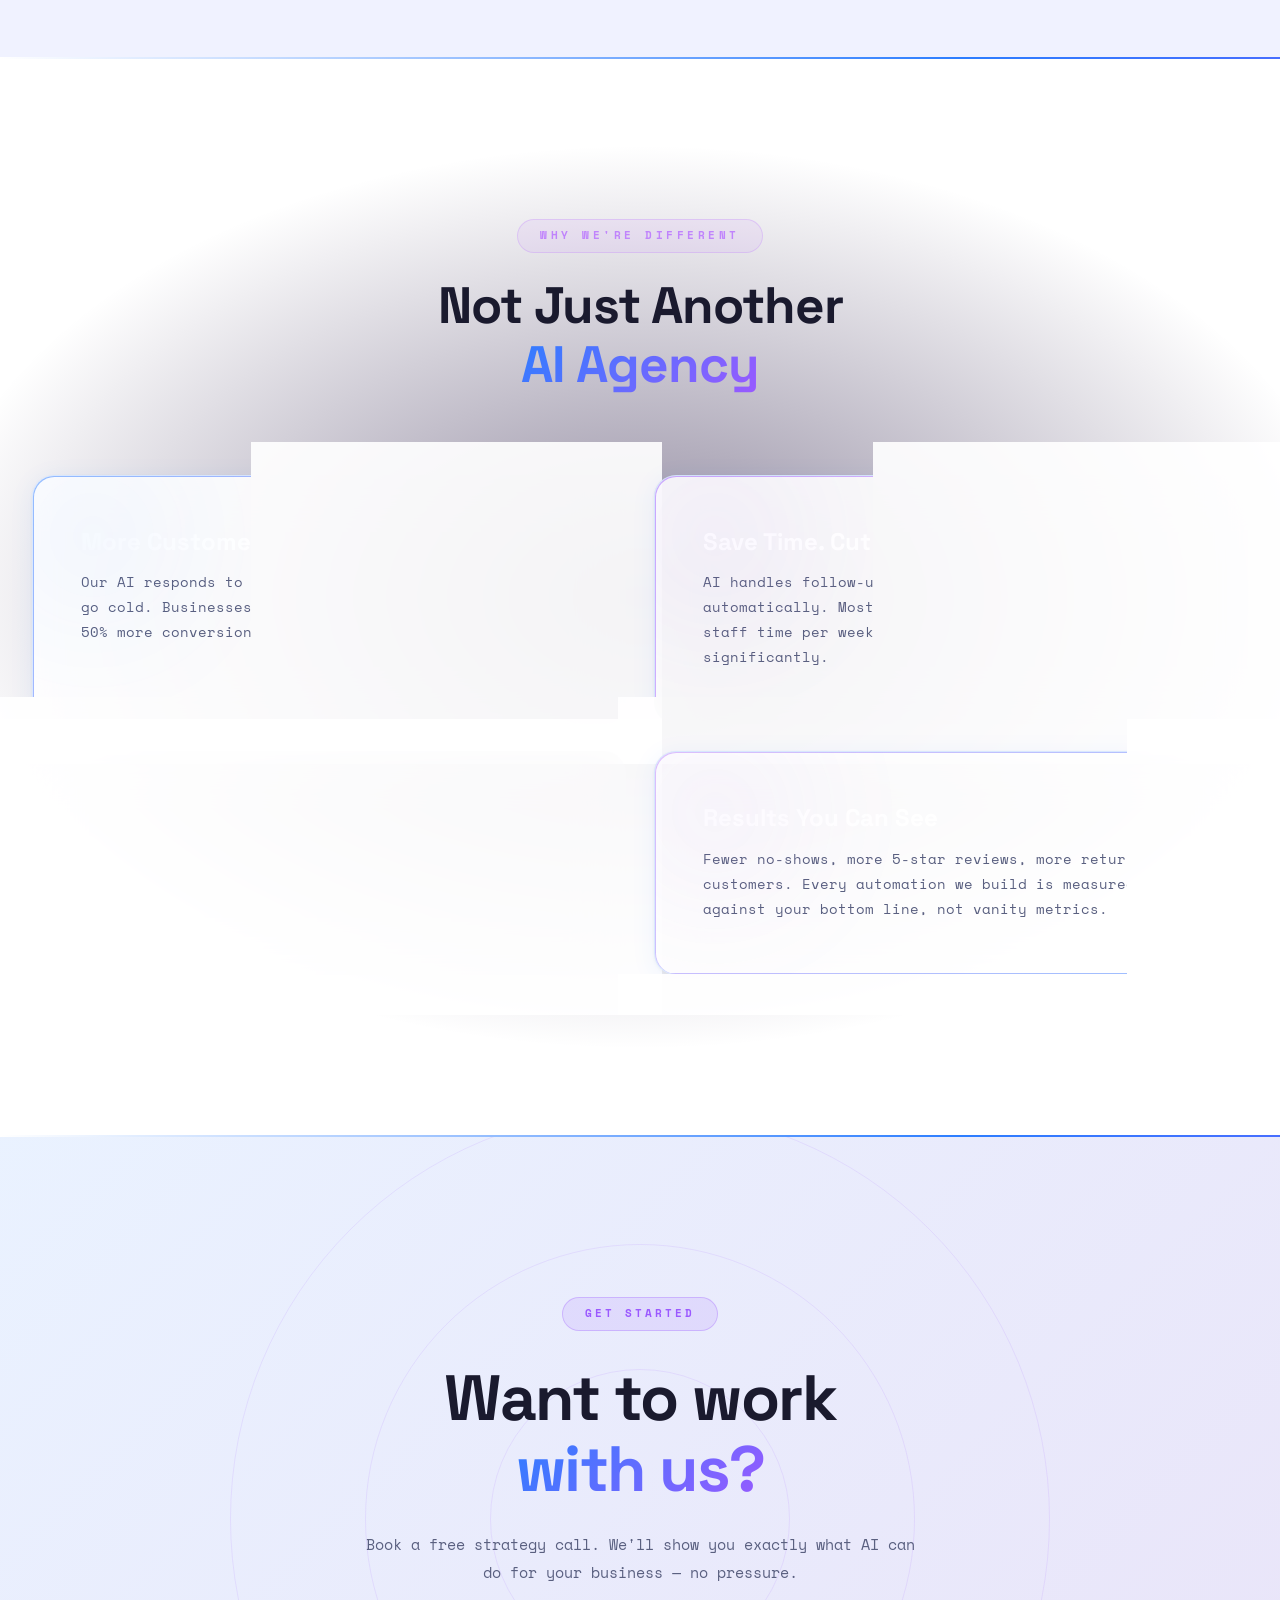
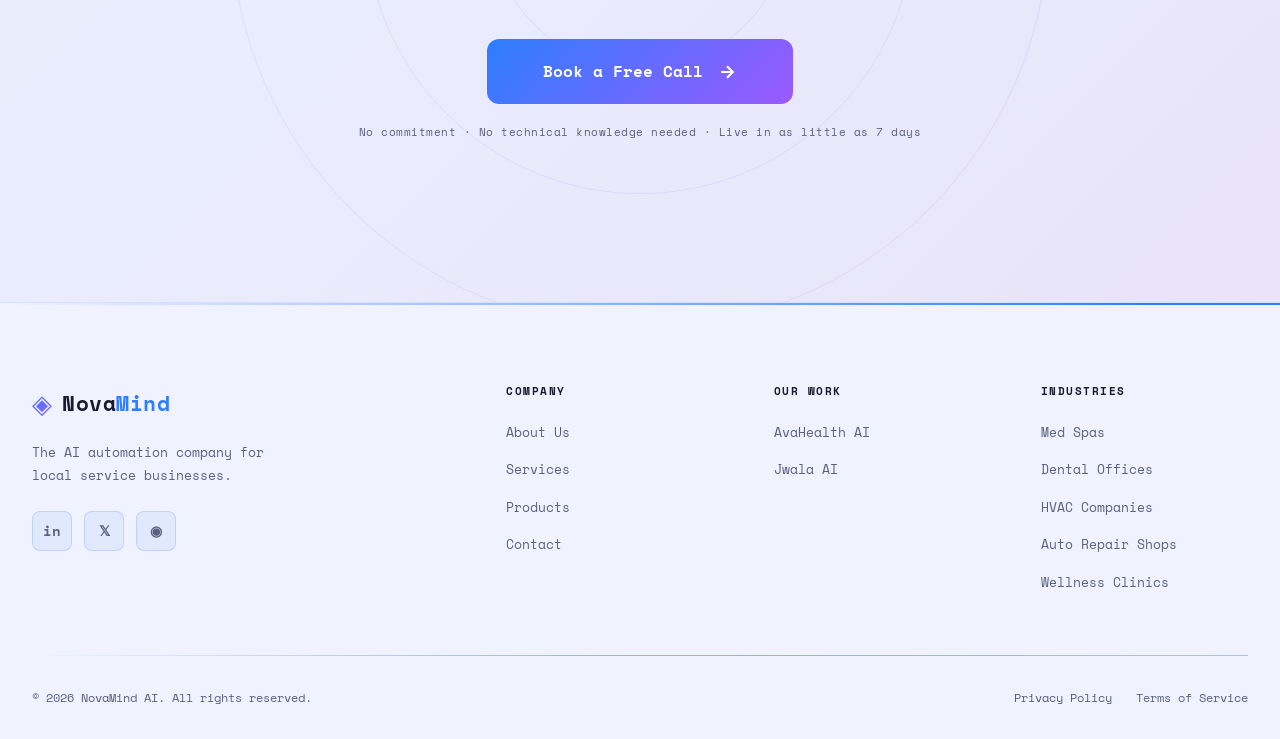
==== commit 6fafa8a8: "Update site files" ====
--- a/about.html
+++ b/about.html
@@ -7,6 +7,7 @@
   <meta name="description" content="Learn the story behind NovaMind AI — why we exist, what drives us, and why we're obsessed with helping local service businesses compete using the power of AI." />
   <link rel="stylesheet" href="styles/global.css" />
   <link rel="stylesheet" href="styles/about.css" />
+  <link rel="stylesheet" href="styles/light-override.css" />
 </head>
 <body>
 
@@ -49,40 +50,62 @@
     <div class="story-orb story-orb-2"></div>
     <div class="story-orb story-orb-3"></div>
 
-    <div class="story-inner">
-      <!-- Eyebrow label -->
-      <span class="story-tag">Our Story</span>
-
-      <!-- Word-by-word headline (injected by JS) -->
-      <h1 class="story-headline" id="storyHeadline" aria-label="We Built This Because Businesses Deserve Better"></h1>
-
-      <!-- Fade-in paragraph -->
-      <p class="story-para" id="storyPara">
-        Great local businesses were losing money — not from bad service, but from
-        <strong>no follow-up system</strong> and no way to bring customers back.
-        <br /><br />
-        So we built one. <strong>Using AI.</strong>
-      </p>
-
-      <!-- Stats strip -->
-      <div class="story-stats">
-        <div class="story-stat">
-          <div class="stat-num" id="statA">200+</div>
-          <div class="stat-label">Businesses Automated</div>
-        </div>
-        <div class="story-stat">
-          <div class="stat-num" id="statB">$4M+</div>
-          <div class="stat-label">Revenue Generated</div>
-        </div>
-        <div class="story-stat">
-          <div class="stat-num" id="statC">98%</div>
-          <div class="stat-label">Client Retention Rate</div>
-        </div>
-        <div class="story-stat">
-          <div class="stat-num" id="statD">14</div>
-          <div class="stat-label">Days Avg. to Go Live</div>
-        </div>
-      </div>
+    <div class="story-inner story-inner-split">
+
+      <!-- LEFT: Text + Stats -->
+      <div class="story-text-col">
+        <!-- Eyebrow label -->
+        <span class="story-tag">Our Story</span>
+
+        <!-- Word-by-word headline (injected by JS) -->
+        <h1 class="story-headline" id="storyHeadline" aria-label="We Built This Because Businesses Deserve Better"></h1>
+
+        <!-- Fade-in paragraph -->
+        <p class="story-para" id="storyPara">
+          Great local businesses were losing money — not from bad service, but from
+          <strong>no follow-up system</strong> and no way to bring customers back.
+          <br /><br />
+          So we built one. <strong>Using AI.</strong>
+        </p>
+
+        <!-- Stats strip -->
+        <div class="story-stats">
+          <div class="story-stat">
+            <div class="stat-num" id="statA">200+</div>
+            <div class="stat-label">Businesses Automated</div>
+          </div>
+          <div class="story-stat">
+            <div class="stat-num" id="statB">$4M+</div>
+            <div class="stat-label">Revenue Generated</div>
+          </div>
+          <div class="story-stat">
+            <div class="stat-num" id="statC">98%</div>
+            <div class="stat-label">Client Retention Rate</div>
+          </div>
+          <div class="story-stat">
+            <div class="stat-num" id="statD">14</div>
+            <div class="stat-label">Days Avg. to Go Live</div>
+          </div>
+        </div>
+      </div>
+
+      <!-- RIGHT: Team photo -->
+      <div class="story-image-col">
+        <div class="story-img-wrap">
+          <div class="story-img-glow"></div>
+          <img
+            src="images/about_team.jpg"
+            alt="NovaMind AI team collaborating in a modern office"
+            class="story-img"
+            loading="eager"
+          />
+          <div class="story-img-badge">
+            <span class="story-badge-icon">◈</span>
+            <span class="story-badge-text">NovaMind AI Team</span>
+          </div>
+        </div>
+      </div>
+
     </div>
   </section>
 
--- a/styles/global.css
+++ b/styles/global.css
@@ -8,19 +8,19 @@
 
 /* ── DESIGN TOKENS ──────────────────────────────────────────── */
 :root {
-  /* Backgrounds — NO heavy black */
-  --navy:       #0D1B4B;
-  --violet:     #1A0B3B;
-  --card:       rgba(20,16,53,.72);
-  --card-deep:  rgba(12,9,32,.80);
+  /* Backgrounds — Light mode */
+  --navy:       #FFFFFF;
+  --violet:     #F0F2FF;
+  --card:       rgba(255,255,255,0.85);
+  --card-deep:  rgba(240,242,255,0.90);
 
   /* Accent palette */
   --blue:       #2D7EFF;
-  --purple:     #9B59FF;
-  --gold:       #FFD700;
-  --white:      #FFFFFF;
-  --sub:        #C4B8E8;
-  --border:     rgba(74,45,138,.5);
+  --purple:     #7B4FFF;
+  --gold:       #D4A017;
+  --white:      #1A1A2E;
+  --sub:        #5A6080;
+  --border:     rgba(45,126,255,.18);
 
   /* Typography — Moon Space = Space Mono */
   --mono: 'Space Mono', 'Courier New', monospace;
@@ -56,21 +56,21 @@
 
 body {
   font-family: var(--mono);
-  background: var(--navy);
-  color: var(--white);
+  background: #FFFFFF;
+  color: #1A1A2E;
   overflow-x: hidden;
   line-height: 1.6;
 }
 
-/* ── PAGE BACKGROUND — animated navy-violet gradient ─────────── */
+/* ── PAGE BACKGROUND — animated soft white gradient ─────────── */
 body::before {
   content: '';
   position: fixed; inset: 0;
   background: linear-gradient(135deg,
-    #0D1B4B 0%,
-    #1A0B3B 40%,
-    #0D1B4B 70%,
-    #120826 100%);
+    #FFFFFF 0%,
+    #F3F1FF 35%,
+    #EEF4FF 70%,
+    #FFFFFF 100%);
   background-size: 400% 400%;
   animation: bgShift 20s ease infinite;
   z-index: -3; pointer-events: none;
@@ -82,16 +82,16 @@
 
 /* ── SCROLLBAR ──────────────────────────────────────────────── */
 ::-webkit-scrollbar             { width: 5px; }
-::-webkit-scrollbar-track       { background: var(--navy); }
+::-webkit-scrollbar-track       { background: #F0F2FF; }
 ::-webkit-scrollbar-thumb       { background: linear-gradient(var(--blue), var(--purple)); border-radius: 3px; }
-::selection                     { background: rgba(155,89,255,.3); color: #fff; }
+::selection                     { background: rgba(45,126,255,.2); color: #1A1A2E; }
 
 /* ════════════════════════════════════════════════════════════
    PRELOADER
    ════════════════════════════════════════════════════════════ */
 #preloader {
   position: fixed; inset: 0;
-  background: linear-gradient(135deg, var(--violet), var(--navy));
+  background: linear-gradient(135deg, #F0F2FF, #FFFFFF);
   z-index: 20000;
   display: flex; flex-direction: column;
   align-items: center; justify-content: center; gap: 32px;
@@ -101,7 +101,7 @@
 
 .preloader-logo {
   font-family: var(--mono); font-size: 28px; font-weight: 700;
-  color: #fff; letter-spacing: 1px;
+  color: #1A1A2E; letter-spacing: 1px;
   opacity: 0;
   animation: preloaderFadeIn .5s var(--ease) .15s forwards;
 }
@@ -112,7 +112,7 @@
 
 .preloader-bar-wrap {
   width: 200px; height: 2px;
-  background: rgba(74,45,138,.4); border-radius: 2px; overflow: hidden;
+  background: rgba(45,126,255,.15); border-radius: 2px; overflow: hidden;
   opacity: 0;
   animation: preloaderFadeIn .4s var(--ease) .3s forwards;
 }
@@ -129,7 +129,7 @@
 
 .preloader-ring {
   width: 60px; height: 60px; border-radius: 50%;
-  border: 2px solid rgba(74,45,138,.3);
+  border: 2px solid rgba(45,126,255,.15);
   border-top-color: var(--blue);
   border-right-color: var(--purple);
   animation: spinRing .9s linear infinite;
@@ -170,25 +170,25 @@
 }
 .bg-orb-1 {
   width: 580px; height: 580px;
-  background: radial-gradient(circle, rgba(45,126,255,.22), transparent);
+  background: radial-gradient(circle, rgba(45,126,255,.09), transparent);
   top: -12%; left: -12%; opacity: .95;
   animation-duration: 28s;
 }
 .bg-orb-2 {
   width: 480px; height: 480px;
-  background: radial-gradient(circle, rgba(155,89,255,.26), transparent);
+  background: radial-gradient(circle, rgba(123,79,255,.10), transparent);
   bottom: -8%; right: -8%; opacity: .95;
   animation-duration: 34s; animation-delay: -13s;
 }
 .bg-orb-3 {
   width: 360px; height: 360px;
-  background: radial-gradient(circle, rgba(45,126,255,.18), transparent);
+  background: radial-gradient(circle, rgba(45,126,255,.07), transparent);
   bottom: 25%; left: 20%; opacity: .7;
   animation-duration: 22s; animation-delay: -7s;
 }
 .bg-orb-4 {
   width: 320px; height: 320px;
-  background: radial-gradient(circle, rgba(155,89,255,.18), transparent);
+  background: radial-gradient(circle, rgba(123,79,255,.07), transparent);
   top: 30%; right: 18%; opacity: .6;
   animation-duration: 40s; animation-delay: -20s;
 }
@@ -212,7 +212,7 @@
    ════════════════════════════════════════════════════════════ */
 .page-transition, .page-overlay {
   position: fixed; inset: 0;
-  background: linear-gradient(135deg, var(--violet), var(--navy));
+  background: linear-gradient(135deg, #EEF4FF, #FFFFFF);
   z-index: 10000;
   transform: translateY(-100%);
   transition: transform .5s cubic-bezier(.76,0,.24,1);
@@ -229,9 +229,10 @@
   transition: all .3s var(--ease);
 }
 .navbar.scrolled {
-  background: rgba(13,27,75,.88);
+  background: rgba(255,255,255,.95);
   backdrop-filter: blur(24px); -webkit-backdrop-filter: blur(24px);
-  border-bottom: 1px solid rgba(74,45,138,.4);
+  border-bottom: 1px solid rgba(45,126,255,.15);
+  box-shadow: 0 2px 20px rgba(45,126,255,.08);
   padding: 12px 0;
 }
 
@@ -258,7 +259,7 @@
 }
 .logo-text, .logo-word {
   font-family: var(--mono); font-size: 21px; font-weight: 700;
-  color: var(--white); letter-spacing: .5px;
+  color: #1A1A2E; letter-spacing: .5px;
 }
 .logo-accent, .logo-word em { color: var(--blue); font-style: normal; }
 
@@ -267,7 +268,7 @@
   display: flex; list-style: none; gap: 4px;
 }
 .nav-link {
-  font-family: var(--mono); font-size: 13px; color: var(--sub);
+  font-family: var(--mono); font-size: 13px; color: #5A6080;
   text-decoration: none; padding: 8px 16px; border-radius: 8px;
   position: relative; transition: color .25s;
 }
@@ -277,7 +278,7 @@
   background: linear-gradient(90deg, var(--blue), var(--purple));
   transition: left .3s var(--ease), right .3s var(--ease);
 }
-.nav-link:hover, .nav-link.active { color: #fff; }
+.nav-link:hover, .nav-link.active { color: #1A1A2E; }
 .nav-link:hover::after, .nav-link.active::after { left: 16px; right: 16px; }
 
 /* "Book a Call" CTA — glowing with shimmer */
@@ -371,17 +372,17 @@
 }
 
 .btn-ghost {
-  background: transparent; color: #fff;
-  border: 1.5px solid rgba(74,45,138,.8);
+  background: transparent; color: #1A1A2E;
+  border: 1.5px solid rgba(45,126,255,.35);
   animation: ghostBorder 4s linear infinite;
 }
 @keyframes ghostBorder {
-  0%   { border-color: rgba(45,126,255,.6); }
-  50%  { border-color: rgba(155,89,255,.8); }
-  100% { border-color: rgba(45,126,255,.6); }
+  0%   { border-color: rgba(45,126,255,.4); }
+  50%  { border-color: rgba(123,79,255,.6); }
+  100% { border-color: rgba(45,126,255,.4); }
 }
 .btn-ghost:hover {
-  background: rgba(45,126,255,.1); border-color: var(--blue);
+  background: rgba(45,126,255,.07); border-color: var(--blue);
   transform: translateY(-2px);
 }
 
@@ -410,10 +411,11 @@
    GLASSMORPHISM CARDS
    ════════════════════════════════════════════════════════════ */
 .glass-card, .glass {
-  background: var(--card);
+  background: rgba(255,255,255,0.85);
   backdrop-filter: blur(22px); -webkit-backdrop-filter: blur(22px);
-  border: 1px solid var(--border);
+  border: 1px solid rgba(45,126,255,.15);
   border-radius: var(--r-md);
+  box-shadow: 0 4px 24px rgba(45,126,255,.07), 0 1px 4px rgba(0,0,0,.06);
   position: relative; overflow: hidden;
   transition: transform .35s var(--ease), box-shadow .35s var(--ease), border-color .35s;
 }
@@ -436,8 +438,8 @@
 }
 .glass-card:hover, .glass:hover {
   transform: translateY(-8px);
-  box-shadow: 0 24px 64px rgba(45,126,255,.18), 0 0 44px rgba(155,89,255,.1);
-  border-color: rgba(74,45,138,.85);
+  box-shadow: 0 24px 64px rgba(45,126,255,.14), 0 0 44px rgba(123,79,255,.08);
+  border-color: rgba(45,126,255,.3);
 }
 
 /* ════════════════════════════════════════════════════════════
@@ -460,7 +462,7 @@
 
 .section-title, .sec-title {
   font-family: var(--mono); font-size: clamp(30px,4vw,50px);
-  font-weight: 700; line-height: 1.2; color: #fff; letter-spacing: -.5px;
+  font-weight: 700; line-height: 1.2; color: #1A1A2E; letter-spacing: -.5px;
 }
 
 .gradient-text {
@@ -469,7 +471,7 @@
 }
 
 .section-subtitle {
-  font-family: var(--mono); font-size: 15px; color: var(--sub);
+  font-family: var(--mono); font-size: 15px; color: #5A6080;
   max-width: 600px; margin: 0 auto; line-height: 1.85;
 }
 
@@ -511,15 +513,15 @@
 }
 .page-hero-bg {
   position: absolute; inset: 0;
-  background: radial-gradient(ellipse at 50% 50%, rgba(155,89,255,.1) 0%, transparent 70%);
+  background: radial-gradient(ellipse at 50% 50%, rgba(45,126,255,.07) 0%, transparent 70%);
   pointer-events: none;
 }
 .page-hero-title {
   font-family: var(--mono); font-size: clamp(36px,6vw,72px);
-  font-weight: 700; line-height: 1.15; margin-bottom: 24px; letter-spacing: -1px;
+  font-weight: 700; line-height: 1.15; margin-bottom: 24px; letter-spacing: -1px; color: #1A1A2E;
 }
 .page-hero-sub {
-  font-family: var(--mono); font-size: 16px; color: var(--sub);
+  font-family: var(--mono); font-size: 16px; color: #5A6080;
   max-width: 620px; margin: 0 auto; line-height: 1.9;
 }
 
@@ -543,23 +545,23 @@
    ════════════════════════════════════════════════════════════ */
 .ticker-wrapper, .ticker-band {
   overflow: hidden; position: relative;
-  background: rgba(26,11,59,.85);
-  border-top: 1px solid rgba(74,45,138,.4);
-  border-bottom: 1px solid rgba(74,45,138,.4);
+  background: rgba(240,242,255,0.9);
+  border-top: 1px solid rgba(45,126,255,.15);
+  border-bottom: 1px solid rgba(45,126,255,.15);
   padding: 18px 0;
 }
 .ticker-wrapper::before, .ticker-band::before,
 .ticker-fade.ticker-fade-l {
   content: ''; position: absolute; top: 0; bottom: 0; left: 0;
   width: 180px;
-  background: linear-gradient(90deg, var(--navy), transparent);
+  background: linear-gradient(90deg, #F8F9FF, transparent);
   z-index: 2; pointer-events: none;
 }
 .ticker-wrapper::after, .ticker-band::after,
 .ticker-fade.ticker-fade-r {
   content: ''; position: absolute; top: 0; bottom: 0; right: 0;
   width: 180px;
-  background: linear-gradient(-90deg, var(--navy), transparent);
+  background: linear-gradient(-90deg, #F8F9FF, transparent);
   z-index: 2; pointer-events: none;
 }
 .ticker-track {
@@ -569,7 +571,7 @@
 @keyframes tickerScroll { 0%{transform:translateX(0)} 100%{transform:translateX(-50%)} }
 .ticker-item {
   font-family: var(--mono); font-size: 14px; font-weight: 700;
-  color: var(--sub); padding: 0 36px; white-space: nowrap; letter-spacing: 1px;
+  color: #5A6080; padding: 0 36px; white-space: nowrap; letter-spacing: 1px;
 }
 .ticker-sep { font-size: 10px; color: var(--purple); opacity: .6; align-self: center; }
 
@@ -577,9 +579,9 @@
    FOOTER — shared
    ════════════════════════════════════════════════════════════ */
 .footer, .site-footer {
-  background: rgba(26,11,59,.7);
+  background: rgba(240,242,255,0.95);
   padding: 80px 0 32px;
-  border-top: 1px solid rgba(74,45,138,.4);
+  border-top: 1px solid rgba(45,126,255,.15);
   position: relative;
 }
 
@@ -599,20 +601,20 @@
   gap: 60px; margin-bottom: 60px;
 }
 .footer-tagline, .footer-tag {
-  font-family: var(--mono); font-size: 13px; color: var(--sub);
+  font-family: var(--mono); font-size: 13px; color: #5A6080;
   line-height: 1.8; margin-top: 16px; max-width: 260px;
 }
 .footer-social, .footer-socials { display: flex; gap: 12px; margin-top: 24px; }
 .social-link, .social-btn {
   width: 40px; height: 40px; border-radius: 8px;
-  background: rgba(45,126,255,.1); border: 1px solid rgba(74,45,138,.5);
-  color: var(--sub); text-decoration: none;
+  background: rgba(45,126,255,.08); border: 1px solid rgba(45,126,255,.2);
+  color: #5A6080; text-decoration: none;
   display: flex; align-items: center; justify-content: center;
   font-family: var(--mono); font-size: 14px; font-weight: 700;
   transition: all .3s;
 }
 .social-link:hover, .social-btn:hover {
-  background: rgba(45,126,255,.2); border-color: var(--blue);
+  background: var(--blue); border-color: var(--blue);
   color: #fff; transform: translateY(-2px);
   box-shadow: 0 0 20px rgba(45,126,255,.35);
 }
@@ -620,13 +622,13 @@
 /* Footer columns: support both markup patterns */
 .footer-links-col h4, .footer-col h4 {
   font-family: var(--mono); font-size: 11px; font-weight: 700;
-  letter-spacing: 1.5px; text-transform: uppercase; color: #fff; margin-bottom: 18px;
+  letter-spacing: 1.5px; text-transform: uppercase; color: #1A1A2E; margin-bottom: 18px;
 }
 .footer-links-col ul, .footer-col ul {
   list-style: none; display: flex; flex-direction: column; gap: 12px;
 }
 .footer-links-col a, .footer-col a {
-  font-family: var(--mono); font-size: 13px; color: var(--sub);
+  font-family: var(--mono); font-size: 13px; color: #5A6080;
   text-decoration: none; transition: all .25s; display: inline-block;
 }
 .footer-links-col a:hover, .footer-col a:hover {
@@ -634,8 +636,8 @@
 }
 
 .footer-divider {
-  height: 2px;
-  background: linear-gradient(90deg, transparent, rgba(74,45,138,.5), transparent);
+  height: 1px;
+  background: linear-gradient(90deg, transparent, rgba(45,126,255,.3), transparent);
   margin-bottom: 32px;
   position: relative; overflow: hidden;
 }
@@ -644,15 +646,15 @@
   position: absolute; inset: 0;
   background: linear-gradient(90deg, transparent, var(--blue) 30%, var(--purple) 70%, transparent);
   background-size: 200% 100%;
-  animation: dividerFlow 5s linear infinite; opacity: .5;
+  animation: dividerFlow 5s linear infinite; opacity: .4;
 }
 
 .footer-bottom {
   display: flex; align-items: center; justify-content: space-between;
-  font-family: var(--mono); font-size: 12px; color: rgba(196,184,232,.38);
+  font-family: var(--mono); font-size: 12px; color: rgba(90,96,128,.6);
 }
 .footer-legal { display: flex; gap: 24px; }
-.footer-legal a { color: rgba(196,184,232,.38); text-decoration: none; transition: color .25s; }
+.footer-legal a { color: rgba(90,96,128,.6); text-decoration: none; transition: color .25s; }
 .footer-legal a:hover { color: var(--blue); }
 
 /* ════════════════════════════════════════════════════════════
@@ -668,17 +670,18 @@
    ════════════════════════════════════════════════════════════ */
 .faq-list { display: flex; flex-direction: column; gap: 16px; max-width: 860px; margin: 0 auto; }
 .faq-item {
-  background: var(--card);
+  background: rgba(255,255,255,0.85);
   backdrop-filter: blur(18px); -webkit-backdrop-filter: blur(18px);
-  border: 1px solid var(--border);
+  border: 1px solid rgba(45,126,255,.15);
   border-radius: var(--r-md); overflow: hidden;
+  box-shadow: 0 2px 12px rgba(45,126,255,.06);
   transition: border-color .3s;
 }
-.faq-item.open { border-color: rgba(45,126,255,.5); }
+.faq-item.open { border-color: rgba(45,126,255,.4); }
 .faq-question {
   display: flex; justify-content: space-between; align-items: center;
   padding: 22px 28px; cursor: pointer;
-  font-family: var(--mono); font-size: 15px; font-weight: 700; color: #fff;
+  font-family: var(--mono); font-size: 15px; font-weight: 700; color: #1A1A2E;
   user-select: none; transition: color .3s;
 }
 .faq-question:hover { color: var(--blue); }
@@ -688,7 +691,7 @@
 .faq-item.open .faq-answer { max-height: 400px; }
 .faq-answer-inner {
   padding: 0 28px 24px;
-  font-family: var(--mono); font-size: 13.5px; color: var(--sub); line-height: 1.9;
+  font-family: var(--mono); font-size: 13.5px; color: #5A6080; line-height: 1.9;
 }
 
 /* ════════════════════════════════════════════════════════════
@@ -703,13 +706,15 @@
   .nav-links { display: none; flex-direction: column; }
   .nav-links.open {
     display: flex; position: fixed; top: 68px; left: 0; right: 0;
-    background: rgba(13,27,75,.97);
+    background: rgba(255,255,255,.98);
     backdrop-filter: blur(30px); -webkit-backdrop-filter: blur(30px);
     padding: 24px 28px;
-    border-bottom: 1px solid rgba(74,45,138,.4);
+    border-bottom: 1px solid rgba(45,126,255,.15);
+    box-shadow: 0 8px 32px rgba(45,126,255,.08);
     z-index: 999;
   }
   .nav-hamburger, .hamburger { display: flex; }
+  .nav-hamburger span, .hamburger span { background: #1A1A2E; }
   .nav-cta { display: none; }
 
   .footer-grid { grid-template-columns: 1fr; gap: 32px; }
--- a/styles/about.css
+++ b/styles/about.css
@@ -10,8 +10,8 @@
 
 body {
   font-family: 'Space Mono', monospace;
-  background: #060818;
-  color: #fff;
+  background: #FFFFFF;
+  color: #1A1A2E;
   overflow-x: hidden;
   line-height: 1.6;
 }
@@ -20,9 +20,9 @@
   content: '';
   position: fixed; inset: 0;
   background:
-    radial-gradient(ellipse 80% 60% at 20% 20%, rgba(45,50,180,.18) 0%, transparent 60%),
-    radial-gradient(ellipse 60% 50% at 80% 80%, rgba(120,40,200,.15) 0%, transparent 60%),
-    linear-gradient(180deg, #060818 0%, #0a0520 100%);
+    radial-gradient(ellipse 80% 60% at 20% 20%, rgba(45,126,255,.06) 0%, transparent 60%),
+    radial-gradient(ellipse 60% 50% at 80% 80%, rgba(123,79,255,.05) 0%, transparent 60%),
+    linear-gradient(180deg, #FFFFFF 0%, #F8F9FF 100%);
   z-index: -2; pointer-events: none;
 }
 
@@ -37,7 +37,7 @@
 
 /* ── BG ORBS ─────────────────────────────────────────────── */
 .bg-orbs { position: fixed; inset: 0; pointer-events: none; z-index: -1; overflow: hidden; }
-.orb { position: absolute; border-radius: 50%; filter: blur(100px); opacity: .16; animation: orbDrift linear infinite; }
+.orb { position: absolute; border-radius: 50%; filter: blur(100px); opacity: .06; animation: orbDrift linear infinite; }
 .orb-1 { width:600px;height:600px;background:radial-gradient(circle,#2D7EFF,transparent);top:-15%;left:-15%;animation-duration:30s; }
 .orb-2 { width:500px;height:500px;background:radial-gradient(circle,#9B59FF,transparent);bottom:-10%;right:-10%;animation-duration:36s;animation-delay:-12s; }
 .orb-3 { width:350px;height:350px;background:radial-gradient(circle,#5b2aff,transparent);bottom:30%;left:25%;animation-duration:24s;animation-delay:-7s; }
@@ -52,30 +52,30 @@
 
 /* ── NAVBAR ──────────────────────────────────────────────── */
 .navbar { position:fixed;top:0;left:0;right:0;z-index:1000;padding:18px 0;transition:all .3s cubic-bezier(.4,0,.2,1); }
-.navbar.scrolled { background:rgba(6,8,24,.92);backdrop-filter:blur(24px);-webkit-backdrop-filter:blur(24px);border-bottom:1px solid rgba(74,45,138,.35);padding:12px 0; }
+.navbar.scrolled { background:rgba(255,255,255,.95);backdrop-filter:blur(24px);-webkit-backdrop-filter:blur(24px);border-bottom:1px solid rgba(45,126,255,.15);box-shadow:0 2px 20px rgba(45,126,255,.08);padding:12px 0; }
 .nav-container { max-width:1300px;margin:0 auto;padding:0 32px;display:flex;align-items:center;gap:36px; }
 .nav-logo { text-decoration:none;display:flex;align-items:center;gap:10px;margin-right:auto; }
 .logo-icon { font-size:26px;background:linear-gradient(135deg,#2D7EFF,#9B59FF);-webkit-background-clip:text;-webkit-text-fill-color:transparent;background-clip:text;animation:logoPulse 3s ease-in-out infinite; }
 @keyframes logoPulse { 0%,100%{filter:drop-shadow(0 0 8px rgba(45,126,255,.7))}50%{filter:drop-shadow(0 0 20px rgba(155,89,255,.9))} }
-.logo-text { font-family:'Space Mono',monospace;font-size:21px;font-weight:700;color:#fff;letter-spacing:.5px; }
+.logo-text { font-family:'Space Mono',monospace;font-size:21px;font-weight:700;color:#1A1A2E;letter-spacing:.5px; }
 .logo-accent { color:#2D7EFF; }
 .nav-links { display:flex;list-style:none;gap:4px; }
-.nav-link { font-family:'Space Mono',monospace;font-size:13px;color:rgba(196,184,232,.8);text-decoration:none;padding:8px 16px;border-radius:8px;position:relative;transition:color .25s; }
+.nav-link { font-family:'Space Mono',monospace;font-size:13px;color:#5A6080;text-decoration:none;padding:8px 16px;border-radius:8px;position:relative;transition:color .25s; }
 .nav-link::after { content:'';position:absolute;bottom:4px;left:50%;right:50%;height:2px;border-radius:2px;background:linear-gradient(90deg,#2D7EFF,#9B59FF);transition:left .3s cubic-bezier(.4,0,.2,1),right .3s cubic-bezier(.4,0,.2,1); }
-.nav-link:hover,.nav-link.active { color:#fff; }
+.nav-link:hover,.nav-link.active { color:#1A1A2E; }
 .nav-link:hover::after,.nav-link.active::after { left:16px;right:16px; }
 .nav-cta { font-family:'Space Mono',monospace;font-size:13px;font-weight:700;text-decoration:none;padding:10px 26px;border-radius:8px;background:linear-gradient(135deg,#2D7EFF,#9B59FF);color:#fff;white-space:nowrap;position:relative;overflow:hidden;transition:all .3s; }
 .nav-cta::after { content:'';position:absolute;inset:0;background:linear-gradient(90deg,transparent,rgba(255,255,255,.18),transparent);transform:translateX(-100%);transition:transform .5s; }
 .nav-cta:hover::after { transform:translateX(100%); }
 .nav-cta:hover { box-shadow:0 0 30px rgba(45,126,255,.5),0 0 60px rgba(155,89,255,.25);transform:translateY(-1px); }
 .nav-hamburger { display:none;flex-direction:column;gap:5px;background:none;border:none;cursor:pointer;padding:4px; }
-.nav-hamburger span { display:block;width:24px;height:2px;background:#fff;border-radius:2px;transition:all .3s; }
+.nav-hamburger span { display:block;width:24px;height:2px;background:#1A1A2E;border-radius:2px;transition:all .3s; }
 
 /* ── LAYOUT ──────────────────────────────────────────────── */
 .container { max-width:1300px;margin:0 auto;padding:0 32px; }
 
 /* ── PAGE TRANSITION ─────────────────────────────────────── */
-.page-transition { position:fixed;inset:0;background:linear-gradient(135deg,#1A0B3B,#060818);z-index:10000;transform:translateY(-100%);transition:transform .5s cubic-bezier(.76,0,.24,1);pointer-events:none; }
+.page-transition { position:fixed;inset:0;background:linear-gradient(135deg,#EEF4FF,#FFFFFF);z-index:10000;transform:translateY(-100%);transition:transform .5s cubic-bezier(.76,0,.24,1);pointer-events:none; }
 .page-transition.active { transform:translateY(0); }
 
 /* ══════════════════════════════════════════════════════════ */
@@ -104,6 +104,60 @@
   max-width: 860px; margin: 0 auto;
   text-align: center; padding: 0 32px;
 }
+
+/* Split layout for story with team photo */
+.story-inner-split {
+  max-width: 1300px;
+  display: grid;
+  grid-template-columns: 1fr 1fr;
+  gap: 80px;
+  align-items: center;
+  text-align: left;
+  padding: 0 40px;
+}
+.story-text-col { display: flex; flex-direction: column; gap: 0; }
+.story-text-col .story-tag { align-self: flex-start; }
+.story-text-col .story-headline { text-align: left; }
+.story-text-col .story-para { margin: 0; text-align: left; max-width: 100%; }
+.story-text-col .story-stats { justify-content: flex-start; }
+
+/* Story image column */
+.story-image-col { position: relative; }
+.story-img-wrap {
+  position: relative; border-radius: 24px; overflow: visible;
+}
+.story-img-glow {
+  position: absolute; inset: -20px;
+  background: radial-gradient(ellipse at center, rgba(45,126,255,.2) 0%, rgba(155,89,255,.15) 50%, transparent 70%);
+  filter: blur(20px); border-radius: 24px; z-index: 0;
+}
+.story-img {
+  position: relative; z-index: 1;
+  width: 100%; height: 460px; object-fit: cover;
+  border-radius: 20px;
+  box-shadow: 0 24px 72px rgba(45,126,255,.18), 0 8px 24px rgba(0,0,0,.1);
+  border: 1px solid rgba(45,126,255,.2);
+  transition: transform .4s cubic-bezier(.4,0,.2,1);
+}
+.story-img:hover { transform: translateY(-6px) scale(1.01); }
+.story-img-badge {
+  position: absolute; z-index: 2;
+  bottom: -18px; left: 32px;
+  background: linear-gradient(135deg, #2D7EFF, #9B59FF);
+  color: #fff; border-radius: 100px;
+  padding: 12px 24px;
+  display: flex; align-items: center; gap: 10px;
+  box-shadow: 0 8px 24px rgba(45,126,255,.4);
+}
+.story-badge-icon {
+  font-size: 18px;
+  filter: drop-shadow(0 0 6px rgba(255,255,255,.6));
+}
+.story-badge-text {
+  font-family: 'Space Mono', monospace; font-size: 12px;
+  font-weight: 700; letter-spacing: 1px; white-space: nowrap;
+}
+
 
 /* Eye-brow tag */
 .story-tag {
@@ -122,7 +176,7 @@
   font-family: 'Space Grotesk', sans-serif;
   font-size: clamp(36px, 5.5vw, 70px);
   font-weight: 700; line-height: 1.12; letter-spacing: -2px;
-  margin-bottom: 36px; color: #fff;
+  margin-bottom: 36px; color: #1A1A2E;
 }
 .story-headline .word {
   display: inline-block;
@@ -143,13 +197,13 @@
 .story-para {
   font-family: 'Space Mono', monospace;
   font-size: clamp(14px,1.5vw,17px);
-  color: rgba(196,184,232,.82);
+  color: #5A6080;
   line-height: 2; max-width: 780px; margin: 0 auto;
   opacity: 0; transform: translateY(20px);
   animation: fadeUp .8s cubic-bezier(.4,0,.2,1) 1.9s forwards;
 }
 .story-para strong {
-  color: #fff; font-weight: 700;
+  color: #1A1A2E; font-weight: 700;
 }
 
 /* Stat strip below story */
@@ -157,11 +211,12 @@
   display: flex; gap: 0;
   justify-content: center;
   margin-top: 80px;
-  border: 1px solid rgba(74,45,138,.35);
+  border: 1px solid rgba(45,126,255,.15);
   border-radius: 20px;
   overflow: hidden;
-  background: rgba(12,10,35,.6);
+  background: rgba(255,255,255,0.85);
   backdrop-filter: blur(18px);
+  box-shadow: 0 4px 24px rgba(45,126,255,.08);
   opacity: 0; transform: translateY(24px);
   animation: fadeUp .8s cubic-bezier(.4,0,.2,1) 2.4s forwards;
 }
@@ -184,7 +239,7 @@
 }
 .stat-label {
   font-family: 'Space Mono', monospace;
-  font-size: 11px; color: rgba(196,184,232,.55);
+  font-size: 11px; color: #5A6080;
   letter-spacing: 1px; text-transform: uppercase;
 }
 
@@ -202,10 +257,10 @@
 .mission-bg {
   position: absolute; inset: 0;
   background: linear-gradient(135deg,
-    rgba(13,27,75,.9) 0%,
-    rgba(26,11,59,.95) 35%,
-    rgba(50,17,90,.9) 65%,
-    rgba(13,27,75,.9) 100%);
+    rgba(240,242,255,.95) 0%,
+    rgba(238,244,255,.9) 35%,
+    rgba(240,236,255,.9) 65%,
+    rgba(240,242,255,.95) 100%);
   background-size: 400% 400%;
   animation: missionBgShift 10s ease infinite;
 }
@@ -325,12 +380,13 @@
 /* Glassmorphism card */
 .diff-card {
   position: relative;
-  background: rgba(12,10,38,.72);
+  background: rgba(255,255,255,0.85);
   backdrop-filter: blur(24px); -webkit-backdrop-filter: blur(24px);
-  border: 1px solid rgba(74,45,138,.4);
+  border: 1px solid rgba(45,126,255,.15);
   border-radius: 22px;
   padding: 52px 48px;
   overflow: hidden;
+  box-shadow: 0 4px 24px rgba(45,126,255,.07), 0 1px 4px rgba(0,0,0,.06);
   transition: transform .4s cubic-bezier(.4,0,.2,1), box-shadow .4s;
   cursor: default;
 
@@ -412,7 +468,7 @@
 }
 .dc-desc {
   font-family:'Space Mono',monospace;
-  font-size:13.5px;color:rgba(196,184,232,.72);line-height:1.85;
+  font-size:13.5px;color:#5A6080;line-height:1.85;
 }
 
 /* ══════════════════════════════════════════════════════════ */
@@ -425,8 +481,8 @@
 .about-cta-bg {
   position:absolute;inset:0;
   background:linear-gradient(135deg,
-    rgba(45,126,255,.16) 0%,rgba(100,40,200,.22) 30%,
-    rgba(155,89,255,.18) 60%,rgba(45,126,255,.14) 100%);
+    rgba(45,126,255,.1) 0%,rgba(100,40,200,.14) 30%,
+    rgba(123,79,255,.12) 60%,rgba(45,126,255,.08) 100%);
   background-size:400% 400%;
   animation:ctaBg 9s ease infinite;
 }
@@ -472,7 +528,7 @@
 
 .cta-sub {
   font-family:'Space Mono',monospace;
-  font-size:15px;color:rgba(196,184,232,.75);
+  font-size:15px;color:#5A6080;
   line-height:1.9;max-width:560px;margin:0 auto 52px;
 }
 
@@ -514,34 +570,46 @@
 .d4 { transition-delay:.44s!important; }
 
 /* ── FOOTER ──────────────────────────────────────────────── */
-.footer { background:rgba(6,5,20,.9);padding:80px 0 32px;border-top:1px solid rgba(74,45,138,.3); }
+.footer { background:rgba(240,242,255,.95);padding:80px 0 32px;border-top:1px solid rgba(45,126,255,.15); }
 .footer-grid { display:grid;grid-template-columns:2fr 1fr 1fr 1fr;gap:60px;margin-bottom:60px; }
-.footer-tagline { font-family:'Space Mono',monospace;font-size:13px;color:rgba(196,184,232,.55);line-height:1.8;margin-top:16px;max-width:260px; }
+.footer-tagline { font-family:'Space Mono',monospace;font-size:13px;color:#5A6080;line-height:1.8;margin-top:16px;max-width:260px; }
 .footer-social { display:flex;gap:12px;margin-top:24px; }
-.social-link { width:40px;height:40px;border-radius:8px;background:rgba(45,126,255,.1);border:1px solid rgba(74,45,138,.5);color:rgba(196,184,232,.7);text-decoration:none;display:flex;align-items:center;justify-content:center;font-family:'Space Mono',monospace;font-size:14px;font-weight:700;transition:all .3s; }
-.social-link:hover { background:rgba(45,126,255,.2);border-color:#2D7EFF;color:#fff;transform:translateY(-2px);box-shadow:0 0 20px rgba(45,126,255,.3); }
-.footer-links-col h4 { font-family:'Space Mono',monospace;font-size:11px;font-weight:700;letter-spacing:1.5px;text-transform:uppercase;color:#fff;margin-bottom:18px; }
+.social-link { width:40px;height:40px;border-radius:8px;background:rgba(45,126,255,.08);border:1px solid rgba(45,126,255,.2);color:#5A6080;text-decoration:none;display:flex;align-items:center;justify-content:center;font-family:'Space Mono',monospace;font-size:14px;font-weight:700;transition:all .3s; }
+.social-link:hover { background:var(--blue, #2D7EFF);border-color:#2D7EFF;color:#fff;transform:translateY(-2px);box-shadow:0 0 20px rgba(45,126,255,.3); }
+.footer-links-col h4 { font-family:'Space Mono',monospace;font-size:11px;font-weight:700;letter-spacing:1.5px;text-transform:uppercase;color:#1A1A2E;margin-bottom:18px; }
 .footer-links-col ul { list-style:none;display:flex;flex-direction:column;gap:12px; }
-.footer-links-col a { font-family:'Space Mono',monospace;font-size:13px;color:rgba(196,184,232,.55);text-decoration:none;transition:all .25s;display:inline-block; }
+.footer-links-col a { font-family:'Space Mono',monospace;font-size:13px;color:#5A6080;text-decoration:none;transition:all .25s;display:inline-block; }
 .footer-links-col a:hover { color:#2D7EFF;transform:translateX(4px); }
-.footer-divider { height:1px;background:linear-gradient(90deg,transparent,rgba(74,45,138,.5),transparent);margin-bottom:32px; }
-.footer-bottom { display:flex;align-items:center;justify-content:space-between;font-family:'Space Mono',monospace;font-size:12px;color:rgba(196,184,232,.38); }
+.footer-divider { height:1px;background:linear-gradient(90deg,transparent,rgba(45,126,255,.3),transparent);margin-bottom:32px; }
+.footer-bottom { display:flex;align-items:center;justify-content:space-between;font-family:'Space Mono',monospace;font-size:12px;color:rgba(90,96,128,.6); }
 .footer-legal { display:flex;gap:24px; }
-.footer-legal a { color:rgba(196,184,232,.38);text-decoration:none;transition:color .25s; }
+.footer-legal a { color:rgba(90,96,128,.6);text-decoration:none;transition:color .25s; }
 .footer-legal a:hover { color:#2D7EFF; }
 
 /* ── SCROLLBAR ───────────────────────────────────────────── */
 ::-webkit-scrollbar { width:5px; }
-::-webkit-scrollbar-track { background:#060818; }
+::-webkit-scrollbar-track { background:#F0F2FF; }
 ::-webkit-scrollbar-thumb { background:linear-gradient(#2D7EFF,#9B59FF);border-radius:3px; }
-::selection { background:rgba(155,89,255,.3);color:#fff; }
+::selection { background:rgba(45,126,255,.2);color:#1A1A2E; }
 
 /* ── RESPONSIVE ──────────────────────────────────────────── */
-@media (max-width:1024px) { .footer-grid { grid-template-columns:1fr 1fr;gap:40px; } }
+@media (max-width:1024px) {
+  .footer-grid { grid-template-columns:1fr 1fr;gap:40px; }
+  .story-inner-split {
+    grid-template-columns: 1fr;
+    gap: 60px;
+    text-align: center;
+  }
+  .story-text-col .story-tag { align-self: center; }
+  .story-text-col .story-headline { text-align: center; }
+  .story-text-col .story-para { text-align: center; }
+  .story-text-col .story-stats { justify-content: center; }
+  .story-image-col { display: none; }
+}
 @media (max-width:900px) { .diff-grid { grid-template-columns:1fr; } }
 @media (max-width:768px) {
   .nav-links { display:none;flex-direction:column; }
-  .nav-links.open { display:flex;position:fixed;top:68px;left:0;right:0;background:rgba(6,8,24,.97);backdrop-filter:blur(30px);padding:24px 28px;border-bottom:1px solid rgba(74,45,138,.4); }
+  .nav-links.open { display:flex;position:fixed;top:68px;left:0;right:0;background:rgba(255,255,255,.98);backdrop-filter:blur(30px);padding:24px 28px;border-bottom:1px solid rgba(45,126,255,.15);box-shadow:0 8px 32px rgba(45,126,255,.08); }
   .nav-hamburger { display:flex; }
   .nav-cta { display:none; }
   .footer-grid { grid-template-columns:1fr;gap:32px; }
--- a/styles/light-override.css
+++ b/styles/light-override.css
@@ -0,0 +1,237 @@
+/* ============================================================
+   LIGHT THEME OVERRIDE — Loaded last, highest specificity
+   Forces the entire site to a clean white background
+   ============================================================ */
+
+/* ── FORCE WHITE BACKGROUND EVERYWHERE ─────────────────────── */
+html, body {
+  background: #FFFFFF !important;
+  color: #1A1A2E !important;
+}
+
+/* Kill both pseudo-element backgrounds (body::before used for
+   the animated gradient in all page CSS files) */
+body::before, body::after {
+  background: #FFFFFF !important;
+  animation: none !important;
+}
+
+/* ── HERO SECTION: remove dark orbs ──────────────────────────── */
+.orb-blue, .orb-purple,
+.orb-1, .orb-2, .orb-3, .orb-4, .orb-5,
+.bg-orb, .bg-orb-1, .bg-orb-2, .bg-orb-3, .bg-orb-4,
+.stats-orb, .stats-orb-1, .stats-orb-2,
+.cta-orb, .cta-orb-1, .cta-orb-2,
+.prod-orb, .hero-orb,
+.orb { opacity: 0 !important; }
+
+/* ── HERO SECTION: white bg ───────────────────────────────────── */
+.hero {
+  background: #FFFFFF !important;
+}
+#heroCanvas {
+  opacity: 0.12 !important; /* keep subtle constellation but very faint */
+}
+
+/* ── ALL SECTION BACKGROUNDS ──────────────────────────────────── */
+.section,
+.ps-section,
+.hiw-section,
+.stats-section,
+.ind-section,
+.prod-section,
+.packages-section,
+.retainer-section,
+.impact-strip,
+.about-cta,
+.contact-page,
+.mission-section,
+.diff-section {
+  background: #FFFFFF !important;
+}
+
+/* Alternate section tint (very subtle) */
+.hiw-section,
+.stats-section,
+.prod-section,
+.packages-section,
+.retainer-section {
+  background: #F8F9FF !important;
+}
+
+/* ── CTA BANNER ───────────────────────────────────────────────── */
+.cta-banner {
+  background: linear-gradient(135deg, #EEF4FF 0%, #F0EDFF 60%, #EEF4FF 100%) !important;
+  animation: none !important;
+}
+
+/* ── TICKER / MARQUEE ─────────────────────────────────────────── */
+.ticker-band, .ticker-wrapper {
+  background: #F0F2FF !important;
+  border-top: 1px solid rgba(45,126,255,.15) !important;
+  border-bottom: 1px solid rgba(45,126,255,.15) !important;
+}
+.ticker-fade-l {
+  background: linear-gradient(90deg, #F0F2FF, transparent) !important;
+}
+.ticker-fade-r {
+  background: linear-gradient(-90deg, #F0F2FF, transparent) !important;
+}
+
+/* ── GLASS CARDS ──────────────────────────────────────────────── */
+.glass, .glass-card,
+.glass-card, .stat-card,
+.hiw-card, .ind-card, .prod-card,
+.diff-card, .form-card,
+.info-block, .contact-card, .impact-card,
+.retainer-card, .package-card, .faq-item {
+  background: rgba(255,255,255,0.9) !important;
+  border-color: rgba(45,126,255,.18) !important;
+  box-shadow: 0 4px 24px rgba(45,126,255,.08), 0 1px 4px rgba(0,0,0,.05) !important;
+}
+
+/* ── PRELOADER ────────────────────────────────────────────────── */
+#preloader {
+  background: #F0F2FF !important;
+}
+
+/* ── PAGE TRANSITIONS ─────────────────────────────────────────── */
+.page-overlay, .page-transition {
+  background: #FFFFFF !important;
+}
+
+/* ── NAVBAR ───────────────────────────────────────────────────── */
+.navbar.scrolled {
+  background: rgba(255,255,255,.97) !important;
+  border-bottom: 1px solid rgba(45,126,255,.15) !important;
+  box-shadow: 0 2px 20px rgba(45,126,255,.08) !important;
+}
+
+/* ── TEXT COLOURS ──────────────────────────────────────────────── */
+.logo-text, .logo-word, .nav-logo {
+  color: #1A1A2E !important;
+}
+.nav-link { color: #5A6080 !important; }
+.nav-link:hover, .nav-link.active { color: #1A1A2E !important; }
+
+.hero-headline, .story-headline, .page-hero-title,
+h1, h2, h3, h4, h5, h6,
+.sec-title, .section-title, .cta-headline, .prod-name,
+.ps-heading {
+  color: #1A1A2E !important;
+}
+
+p, li,
+.hero-sub, .hero-trust,
+.sec-sub, .section-subtitle,
+.hero-trust, .cta-sub,
+.footer-tagline, .footer-tag,
+.ticker-item, .ind-card p, .hiw-card p,
+.prod-desc, .dc-desc, .diff-card p,
+.contact-sub, .story-para,
+.footer-links-col a, .footer-col a,
+.form-subtitle, .form-group label,
+.footer-bottom, .footer-legal a {
+  color: #5A6080 !important;
+}
+
+/* Keep gradient text working */
+.gradient-text {
+  color: transparent !important;
+  background: linear-gradient(135deg, #2D7EFF, #7B4FFF) !important;
+  -webkit-background-clip: text !important;
+  -webkit-text-fill-color: transparent !important;
+  background-clip: text !important;
+}
+
+/* ── FOOTER ───────────────────────────────────────────────────── */
+.footer, .site-footer {
+  background: #F0F2FF !important;
+  border-top: 1px solid rgba(45,126,255,.15) !important;
+}
+.footer-links-col h4, .footer-col h4 {
+  color: #1A1A2E !important;
+}
+.footer-bottom { color: rgba(90,96,128,.7) !important; }
+
+/* ── HAMBURGER ────────────────────────────────────────────────── */
+.hamburger span, .nav-hamburger span {
+  background: #1A1A2E !important;
+}
+
+/* ── FORM FIELDS ──────────────────────────────────────────────── */
+.form-control, .form-field input,
+.form-field textarea, .form-field select {
+  background: #F8F9FF !important;
+  border-color: rgba(45,126,255,.25) !important;
+  color: #1A1A2E !important;
+}
+.form-control::placeholder,
+.form-field input::placeholder,
+.form-field textarea::placeholder {
+  color: rgba(90,96,128,.5) !important;
+}
+.form-title { color: #1A1A2E !important; }
+
+/* ── MOBILE NAV ───────────────────────────────────────────────── */
+.nav-links.open {
+  background: rgba(255,255,255,.99) !important;
+  border-bottom: 1px solid rgba(45,126,255,.15) !important;
+  box-shadow: 0 8px 32px rgba(45,126,255,.1) !important;
+}
+
+/* ── SCROLLBAR ────────────────────────────────────────────────── */
+::-webkit-scrollbar-track { background: #F0F2FF !important; }
+::selection { background: rgba(45,126,255,.2) !important; color: #1A1A2E !important; }
+
+/* ── PRODUCT SECTIONS ─────────────────────────────────────────── */
+.prod-section-1, .prod-section-2 {
+  background: #F8F9FF !important;
+}
+.mockup-card {
+  background: rgba(255,255,255,.98) !important;
+  border-color: rgba(45,126,255,.15) !important;
+  box-shadow: 0 20px 60px rgba(45,126,255,.1) !important;
+}
+.mock-topbar {
+  background: #F0F2FF !important;
+  border-bottom-color: rgba(45,126,255,.15) !important;
+}
+.mock-metric-card {
+  background: #F8F9FF !important;
+  border-color: rgba(45,126,255,.15) !important;
+}
+
+/* ── MISSION / ABOUT SECTION ─────────────────────────────────── */
+.mission-section, .mission-bg {
+  background: #F0F2FF !important;
+  animation: none !important;
+}
+
+/* ── LEFT ORB (contact page ambient) ─────────────────────────── */
+.left-orb { opacity: 0 !important; }
+
+/* ── CONSTELLATION CANVAS (contact/products) ──────────────────── */
+#constellationCanvas {
+  opacity: 0.08 !important;
+}
+
+/* ── DIVIDER COLOURS ──────────────────────────────────────────── */
+.ps-divider .divider-line,
+.contact-divider-line {
+  background: linear-gradient(180deg,
+    transparent,
+    rgba(45,126,255,.4) 20%,
+    rgba(123,79,255,.6) 50%,
+    rgba(45,126,255,.4) 80%,
+    transparent) !important;
+}
+
+/* ── STAT LABELS & VALUES ─────────────────────────────────────── */
+.stat-label, .stat-sub { color: #5A6080 !important; }
+.info-label { color: #7B4FFF !important; }
+.info-value, .card-value { color: #1A1A2E !important; }
+.card-label, .card-desc { color: #5A6080 !important; }
+
+/* ── PS LIST ITEMS ────────────────────────────────────────────── */
+.ps-list li { color: #5A6080 !important; }
